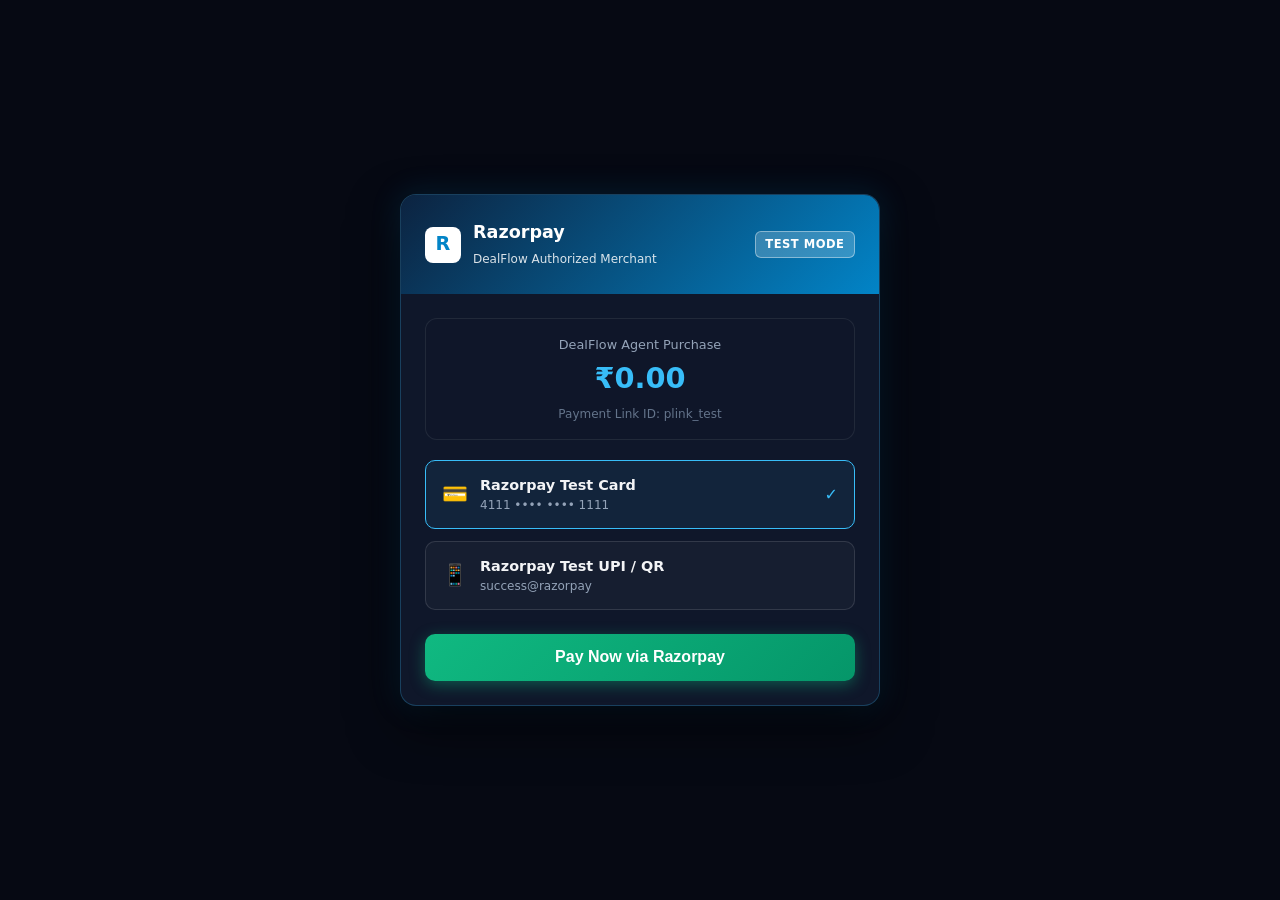
==== frontend/checkout.html @ 6ecedd01 "Initial commit of DealFlow platform for Razorpay AI Buildathon Track 01" ====
<!DOCTYPE html>
<html lang="en">
<head>
  <meta charset="UTF-8">
  <meta name="viewport" content="width=device-width, initial-scale=1.0">
  <title>Razorpay Payment Gateway (Test Mode) | DealFlow</title>
  <link rel="stylesheet" href="styles.css">
  <style>
    body {
      background: #060913;
      display: flex;
      justify-content: center;
      align-items: center;
      min-height: 100vh;
      margin: 0;
      padding: 1rem;
    }
    .checkout-modal {
      background: #0f172a;
      border: 1px solid rgba(56, 189, 248, 0.25);
      border-radius: 16px;
      width: 100%;
      max-width: 480px;
      overflow: hidden;
      box-shadow: 0 20px 50px rgba(0, 0, 0, 0.6), 0 0 30px rgba(2, 132, 199, 0.2);
    }
    .rzp-header {
      background: linear-gradient(135deg, #0c2340, #0284c7);
      padding: 1.5rem;
      color: #ffffff;
      display: flex;
      justify-content: space-between;
      align-items: center;
    }
    .rzp-brand {
      display: flex;
      align-items: center;
      gap: 0.75rem;
    }
    .rzp-logo {
      width: 36px;
      height: 36px;
      background: #ffffff;
      border-radius: 8px;
      display: flex;
      align-items: center;
      justify-content: center;
      font-weight: 900;
      color: #0284c7;
      font-size: 1.2rem;
    }
    .rzp-title h3 {
      font-size: 1.1rem;
      font-weight: 700;
      margin: 0;
    }
    .rzp-title span {
      font-size: 0.75rem;
      opacity: 0.85;
    }
    .rzp-test-badge {
      background: rgba(255, 255, 255, 0.2);
      border: 1px solid rgba(255, 255, 255, 0.4);
      padding: 0.25rem 0.6rem;
      border-radius: 6px;
      font-size: 0.72rem;
      font-weight: 700;
      letter-spacing: 0.5px;
    }
    .rzp-body {
      padding: 1.5rem;
    }
    .amount-display {
      background: rgba(15, 23, 42, 0.8);
      border: 1px solid rgba(255, 255, 255, 0.08);
      border-radius: 12px;
      padding: 1rem;
      text-align: center;
      margin-bottom: 1.25rem;
    }
    .amount-label {
      font-size: 0.8rem;
      color: #94a3b8;
    }
    .amount-value {
      font-size: 1.8rem;
      font-weight: 800;
      color: #38bdf8;
      margin-top: 0.2rem;
    }
    .payment-methods {
      display: flex;
      flex-direction: column;
      gap: 0.75rem;
      margin-bottom: 1.5rem;
    }
    .method-card {
      background: rgba(255, 255, 255, 0.03);
      border: 1px solid var(--border-glass);
      border-radius: 10px;
      padding: 0.85rem 1rem;
      display: flex;
      align-items: center;
      justify-content: space-between;
      cursor: pointer;
      transition: all 0.2s;
    }
    .method-card:hover, .method-card.selected {
      border-color: #38bdf8;
      background: rgba(56, 189, 248, 0.08);
    }
    .method-info {
      display: flex;
      align-items: center;
      gap: 0.75rem;
    }
    .method-icon {
      font-size: 1.3rem;
    }
    .method-name {
      font-weight: 600;
      font-size: 0.9rem;
    }
    .pay-now-btn {
      width: 100%;
      background: linear-gradient(135deg, #10b981, #059669);
      border: none;
      color: #ffffff;
      padding: 0.9rem;
      border-radius: 10px;
      font-weight: 700;
      font-size: 1rem;
      cursor: pointer;
      box-shadow: 0 4px 15px rgba(16, 185, 129, 0.4);
      transition: all 0.2s;
    }
    .pay-now-btn:hover {
      background: linear-gradient(135deg, #059669, #047857);
      transform: translateY(-1px);
    }
    .success-screen {
      text-align: center;
      padding: 2rem 1rem;
    }
    .success-icon {
      width: 64px;
      height: 64px;
      background: rgba(16, 185, 129, 0.2);
      color: #34d399;
      border-radius: 50%;
      display: flex;
      align-items: center;
      justify-content: center;
      font-size: 2rem;
      margin: 0 auto 1rem;
      border: 2px solid #34d399;
    }
  </style>
</head>
<body>

  <div class="checkout-modal">
    <!-- Header -->
    <div class="rzp-header">
      <div class="rzp-brand">
        <div class="rzp-logo">R</div>
        <div class="rzp-title">
          <h3>Razorpay</h3>
          <span>DealFlow Authorized Merchant</span>
        </div>
      </div>
      <span class="rzp-test-badge">TEST MODE</span>
    </div>

    <!-- Body -->
    <div class="rzp-body" id="checkoutContent">
      <div class="amount-display">
        <div class="amount-label" id="descText">Negotiated Agent Purchase</div>
        <div class="amount-value" id="amountText">₹0.00</div>
        <div style="font-size: 0.75rem; color: #64748b; margin-top: 0.3rem;" id="linkIdText">Link ID: --</div>
      </div>

      <div class="payment-methods">
        <div class="method-card selected" onclick="selectMethod(this, 'card')">
          <div class="method-info">
            <span class="method-icon">💳</span>
            <div>
              <div class="method-name">Razorpay Test Card</div>
              <div style="font-size: 0.75rem; color: #94a3b8;">4111 •••• •••• 1111</div>
            </div>
          </div>
          <span style="color: #38bdf8;">✓</span>
        </div>

        <div class="method-card" onclick="selectMethod(this, 'upi')">
          <div class="method-info">
            <span class="method-icon">📱</span>
            <div>
              <div class="method-name">Razorpay Test UPI / QR</div>
              <div style="font-size: 0.75rem; color: #94a3b8;">success@razorpay</div>
            </div>
          </div>
        </div>
      </div>

      <button id="paySubmitBtn" class="pay-now-btn" onclick="executeSelectedPayment()">
        Pay Now via Razorpay
      </button>
    </div>
  </div>

  <script>
    const params = new URLSearchParams(window.location.search);
    const amount = params.get('amount') || '0.00';
    const desc = params.get('desc') || 'DealFlow Agent Purchase';
    const linkId = params.get('link_id') || 'plink_test';

    document.getElementById('amountText').innerText = `₹${parseFloat(amount).toFixed(2)}`;
    document.getElementById('descText').innerText = decodeURIComponent(desc);
    document.getElementById('linkIdText').innerText = `Payment Link ID: ${linkId}`;

    function selectMethod(el, method) {
      document.querySelectorAll('.method-card').forEach(c => {
        c.classList.remove('selected');
        c.querySelector('span:last-child')?.remove();
      });
      el.classList.add('selected');
      const check = document.createElement('span');
      check.style.color = '#38bdf8';
      check.innerText = '✓';
      el.appendChild(check);
    }

    function executeSelectedPayment() {
      processPayment();
    }

    function processPayment() {
      const content = document.getElementById('checkoutContent');
      content.innerHTML = `
        <div style="text-align: center; padding: 3rem 1rem;">
          <div class="pulse-dot" style="width: 24px; height: 24px; margin: 0 auto 1rem; background: #38bdf8; box-shadow: 0 0 15px #38bdf8;"></div>
          <div style="font-size: 1.1rem; font-weight: 700; color: #f8fafc;">Authorizing with Razorpay Test Gateway...</div>
          <div style="font-size: 0.82rem; color: #94a3b8; margin-top: 0.5rem;">Token verification in progress</div>
        </div>
      `;

      setTimeout(() => {
        const payId = 'pay_' + Math.random().toString(36).substring(2, 12);
        content.innerHTML = `
          <div class="success-screen">
            <div class="success-icon">✓</div>
            <h3 style="font-size: 1.4rem; color: #34d399; margin-bottom: 0.5rem;">Payment Successful!</h3>
            <p style="font-size: 0.9rem; color: #cbd5e1;">Razorpay Payment ID: <strong>${payId}</strong></p>
            <div style="background: rgba(16, 185, 129, 0.1); border: 1px solid rgba(16, 185, 129, 0.3); padding: 1rem; border-radius: 10px; margin: 1.5rem 0; font-size: 0.85rem; color: #6ee7b7;">
              Captured ₹${parseFloat(amount).toFixed(2)} via Razorpay Test Mode. Transaction logged to DealFlow SQLite database.
            </div>
            <button class="pay-now-btn" onclick="window.location.href='/'">
              Return to DealFlow Control Center ➔
            </button>
          </div>
        `;
      }, 1200);
    }
  </script>
</body>
</html>
---- frontend/styles.css ----
/* DealFlow Glassmorphic Design System - Dark Mode */
:root {
  --bg-dark: #0b0f19;
  --bg-card: rgba(18, 24, 38, 0.75);
  --bg-card-hover: rgba(26, 34, 54, 0.85);
  --border-glass: rgba(255, 255, 255, 0.12);
  --text-main: #f3f4f6;
  --text-muted: #9ca3af;
  --accent-cyan: #06b6d4;
  --accent-blue: #3b82f6;
  --accent-indigo: #6366f1;
  --accent-green: #10b981;
  --accent-amber: #f59e0b;
  --accent-rose: #f43f5e;
  --razorpay-blue: #0c2340;
  --razorpay-glow: #0284c7;
  --font-sans: 'Inter', system-ui, -apple-system, BlinkMacSystemFont, 'Segoe UI', Roboto, sans-serif;
  --font-mono: 'JetBrains Mono', 'Fira Code', Consolas, monospace;
}

* {
  box-sizing: border-box;
  margin: 0;
  padding: 0;
}

body {
  background-color: var(--bg-dark);
  background-image: 
    radial-gradient(at 10% 10%, rgba(6, 182, 212, 0.15) 0px, transparent 50%),
    radial-gradient(at 90% 90%, rgba(99, 102, 241, 0.15) 0px, transparent 50%);
  color: var(--text-main);
  font-family: var(--font-sans);
  min-height: 100vh;
  line-height: 1.5;
}

.container {
  max-width: 1400px;
  margin: 0 auto;
  padding: 1.5rem 2rem;
}

/* Header */
header {
  display: flex;
  justify-content: space-between;
  align-items: center;
  padding-bottom: 1.5rem;
  border-bottom: 1px solid var(--border-glass);
  margin-bottom: 2rem;
}

.logo-area {
  display: flex;
  align-items: center;
  gap: 1rem;
}

.logo-icon {
  width: 44px;
  height: 44px;
  background: linear-gradient(135deg, var(--accent-cyan), var(--accent-blue));
  border-radius: 12px;
  display: flex;
  align-items: center;
  justify-content: center;
  font-weight: 800;
  font-size: 1.4rem;
  box-shadow: 0 0 20px rgba(6, 182, 212, 0.4);
}

.logo-title h1 {
  font-size: 1.6rem;
  font-weight: 700;
  letter-spacing: -0.5px;
  background: linear-gradient(to right, #ffffff, #93c5fd);
  -webkit-background-clip: text;
  -webkit-text-fill-color: transparent;
}

.logo-subtitle {
  font-size: 0.82rem;
  color: var(--text-muted);
}

.header-badges {
  display: flex;
  align-items: center;
  gap: 0.75rem;
}

.badge {
  padding: 0.4rem 0.85rem;
  border-radius: 9999px;
  font-size: 0.78rem;
  font-weight: 600;
  display: inline-flex;
  align-items: center;
  gap: 0.4rem;
}

.badge-rzp {
  background: rgba(2, 132, 199, 0.2);
  color: #38bdf8;
  border: 1px solid rgba(56, 189, 248, 0.3);
}

.badge-live {
  background: rgba(16, 185, 129, 0.15);
  color: #34d399;
  border: 1px solid rgba(52, 211, 153, 0.3);
}

.pulse-dot {
  width: 8px;
  height: 8px;
  background-color: #34d399;
  border-radius: 50%;
  box-shadow: 0 0 8px #34d399;
  animation: pulse 1.8s infinite;
}

@keyframes pulse {
  0% { opacity: 0.4; transform: scale(0.9); }
  50% { opacity: 1; transform: scale(1.15); }
  100% { opacity: 0.4; transform: scale(0.9); }
}

/* Nav Tabs */
.nav-tabs {
  display: flex;
  gap: 0.5rem;
  margin-bottom: 1.5rem;
}

.tab-btn {
  background: var(--bg-card);
  border: 1px solid var(--border-glass);
  color: var(--text-muted);
  padding: 0.65rem 1.25rem;
  border-radius: 10px;
  cursor: pointer;
  font-size: 0.9rem;
  font-weight: 600;
  transition: all 0.2s ease;
}

.tab-btn:hover {
  color: var(--text-main);
  background: var(--bg-card-hover);
}

.tab-btn.active {
  color: #ffffff;
  background: linear-gradient(135deg, rgba(59, 130, 246, 0.3), rgba(99, 102, 241, 0.3));
  border-color: var(--accent-blue);
  box-shadow: 0 0 15px rgba(59, 130, 246, 0.2);
}

/* Layout Grid */
.grid-main {
  display: grid;
  grid-template-columns: 1fr 1fr;
  gap: 1.5rem;
  margin-bottom: 2rem;
}

@media (max-width: 1024px) {
  .grid-main {
    grid-template-columns: 1fr;
  }
}

/* Glass Card */
.glass-card {
  background: var(--bg-card);
  backdrop-filter: blur(16px);
  -webkit-backdrop-filter: blur(16px);
  border: 1px solid var(--border-glass);
  border-radius: 16px;
  padding: 1.5rem;
  box-shadow: 0 8px 32px 0 rgba(0, 0, 0, 0.37);
}

.card-header {
  display: flex;
  justify-content: space-between;
  align-items: center;
  margin-bottom: 1.25rem;
}

.card-title {
  font-size: 1.15rem;
  font-weight: 700;
  display: flex;
  align-items: center;
  gap: 0.5rem;
}

/* Multi-Agent Graph Diagram */
.agent-flow-graph {
  display: grid;
  grid-template-columns: repeat(6, 1fr);
  gap: 0.5rem;
  background: rgba(11, 15, 25, 0.6);
  border: 1px solid var(--border-glass);
  border-radius: 12px;
  padding: 1rem 0.5rem;
  margin-bottom: 1.5rem;
}

.agent-node {
  background: rgba(255, 255, 255, 0.03);
  border: 1px solid rgba(255, 255, 255, 0.08);
  border-radius: 10px;
  padding: 0.75rem 0.4rem;
  text-align: center;
  transition: all 0.3s ease;
  position: relative;
}

.agent-node .node-role {
  font-size: 0.68rem;
  color: var(--text-muted);
  text-transform: uppercase;
  letter-spacing: 0.5px;
}

.agent-node .node-name {
  font-size: 0.85rem;
  font-weight: 700;
  margin-top: 0.2rem;
}

.agent-node.active {
  border-color: var(--accent-cyan);
  background: rgba(6, 182, 212, 0.15);
  box-shadow: 0 0 15px rgba(6, 182, 212, 0.4);
  transform: translateY(-2px);
}

.agent-node.active .node-name {
  color: #67e8f9;
}

.agent-node.done {
  border-color: var(--accent-green);
  background: rgba(16, 185, 129, 0.1);
}

.agent-node.vetoed {
  border-color: var(--accent-rose);
  background: rgba(244, 63, 94, 0.15);
}

/* Prompt Form */
.prompt-area {
  margin-bottom: 1.25rem;
}

.prompt-area label {
  display: block;
  font-size: 0.85rem;
  font-weight: 600;
  color: var(--text-muted);
  margin-bottom: 0.5rem;
}

.input-group {
  display: flex;
  gap: 0.75rem;
}

.prompt-input {
  flex: 1;
  background: rgba(11, 15, 25, 0.8);
  border: 1px solid var(--border-glass);
  border-radius: 10px;
  padding: 0.75rem 1rem;
  color: var(--text-main);
  font-size: 0.95rem;
  outline: none;
  transition: border-color 0.2s;
}

.prompt-input:focus {
  border-color: var(--accent-cyan);
  box-shadow: 0 0 10px rgba(6, 182, 212, 0.2);
}

.btn-primary {
  background: linear-gradient(135deg, var(--accent-blue), var(--accent-indigo));
  border: none;
  color: #ffffff;
  padding: 0.75rem 1.5rem;
  border-radius: 10px;
  font-weight: 600;
  cursor: pointer;
  transition: all 0.2s ease;
  display: flex;
  align-items: center;
  gap: 0.5rem;
}

.btn-primary:hover {
  opacity: 0.92;
  box-shadow: 0 0 20px rgba(59, 130, 246, 0.4);
  transform: translateY(-1px);
}

.btn-primary:disabled {
  opacity: 0.5;
  cursor: not-allowed;
}

/* Scenario Chips */
.presets-label {
  font-size: 0.78rem;
  color: var(--text-muted);
  margin-bottom: 0.5rem;
}

.presets-container {
  display: flex;
  flex-wrap: wrap;
  gap: 0.5rem;
  margin-bottom: 1.25rem;
}

.chip-btn {
  background: rgba(255, 255, 255, 0.05);
  border: 1px solid var(--border-glass);
  color: var(--text-main);
  padding: 0.35rem 0.75rem;
  border-radius: 8px;
  font-size: 0.8rem;
  cursor: pointer;
  transition: all 0.2s ease;
}

.chip-btn:hover {
  background: rgba(255, 255, 255, 0.12);
  border-color: var(--accent-cyan);
}

/* Simulation Controls */
.sim-controls {
  display: flex;
  gap: 1.25rem;
  background: rgba(11, 15, 25, 0.5);
  padding: 0.75rem 1rem;
  border-radius: 10px;
  border: 1px dashed var(--border-glass);
}

.checkbox-label {
  display: flex;
  align-items: center;
  gap: 0.5rem;
  font-size: 0.82rem;
  color: var(--text-muted);
  cursor: pointer;
}

.checkbox-label input {
  accent-color: var(--accent-cyan);
  width: 16px;
  height: 16px;
}

/* Log Console */
.log-console {
  background: #070a12;
  border: 1px solid rgba(255, 255, 255, 0.08);
  border-radius: 12px;
  padding: 1rem;
  font-family: var(--font-mono);
  font-size: 0.82rem;
  height: 420px;
  overflow-y: auto;
  display: flex;
  flex-direction: column;
  gap: 0.6rem;
}

.log-entry {
  padding: 0.5rem 0.75rem;
  border-radius: 6px;
  background: rgba(255, 255, 255, 0.02);
  border-left: 3px solid var(--border-glass);
  line-height: 1.4;
}

.log-entry.SCOUT { border-left-color: var(--accent-cyan); }
.log-entry.VENDOR { border-left-color: var(--accent-blue); }
.log-entry.JUDGE { border-left-color: var(--accent-amber); }
.log-entry.WARDEN { border-left-color: var(--accent-indigo); }
.log-entry.TELLER { border-left-color: var(--accent-green); }
.log-entry.SCRIBE { border-left-color: #a855f7; }
.log-entry.SYSTEM { border-left-color: var(--text-muted); }
.log-entry.ERROR { border-left-color: var(--accent-rose); background: rgba(244, 63, 94, 0.08); }

.log-header {
  display: flex;
  justify-content: space-between;
  font-size: 0.75rem;
  color: var(--text-muted);
  margin-bottom: 0.2rem;
}

.log-agent {
  font-weight: 700;
}

.log-entry.SCOUT .log-agent { color: var(--accent-cyan); }
.log-entry.VENDOR .log-agent { color: var(--accent-blue); }
.log-entry.JUDGE .log-agent { color: var(--accent-amber); }
.log-entry.WARDEN .log-agent { color: var(--accent-indigo); }
.log-entry.TELLER .log-agent { color: var(--accent-green); }

.log-msg {
  color: #e5e7eb;
}

/* Result Offer Card */
.offer-card {
  background: linear-gradient(135deg, rgba(12, 35, 64, 0.6), rgba(18, 24, 38, 0.8));
  border: 1px solid rgba(56, 189, 248, 0.3);
  border-radius: 12px;
  padding: 1.25rem;
  margin-top: 1rem;
}

.offer-header {
  display: flex;
  justify-content: space-between;
  align-items: center;
  border-bottom: 1px solid var(--border-glass);
  padding-bottom: 0.75rem;
  margin-bottom: 0.75rem;
}

.product-row {
  display: flex;
  justify-content: space-between;
  align-items: center;
  margin-bottom: 0.5rem;
}

.product-name {
  font-size: 0.95rem;
  font-weight: 600;
}

.product-price {
  font-weight: 700;
  color: #38bdf8;
}

.upsell-box {
  background: rgba(6, 182, 212, 0.08);
  border: 1px dashed rgba(6, 182, 212, 0.3);
  border-radius: 8px;
  padding: 0.75rem;
  margin: 0.75rem 0;
}

.upsell-tag {
  font-size: 0.7rem;
  background: var(--accent-cyan);
  color: #000;
  font-weight: 800;
  padding: 0.15rem 0.4rem;
  border-radius: 4px;
  text-transform: uppercase;
  margin-bottom: 0.3rem;
  display: inline-block;
}

.total-row {
  display: flex;
  justify-content: space-between;
  align-items: center;
  font-size: 1.15rem;
  font-weight: 800;
  margin-top: 1rem;
  padding-top: 0.75rem;
  border-top: 1px solid var(--border-glass);
}

.total-amount {
  color: #34d399;
  font-size: 1.3rem;
}

.pay-btn {
  display: block;
  width: 100%;
  text-align: center;
  background: linear-gradient(135deg, #0284c7, #2563eb);
  color: #ffffff;
  font-weight: 700;
  padding: 0.85rem;
  border-radius: 10px;
  text-decoration: none;
  margin-top: 1rem;
  box-shadow: 0 0 20px rgba(2, 132, 199, 0.4);
  transition: all 0.2s ease;
}

.pay-btn:hover {
  background: linear-gradient(135deg, #0369a1, #1d4ed8);
  box-shadow: 0 0 25px rgba(2, 132, 199, 0.6);
}

.alert-fallback {
  background: rgba(244, 63, 94, 0.12);
  border: 1px solid rgba(244, 63, 94, 0.4);
  border-radius: 10px;
  padding: 1rem;
  color: #fecdd3;
  font-size: 0.88rem;
  margin-top: 1rem;
}

/* History Table */
.history-table {
  width: 100%;
  border-collapse: collapse;
  margin-top: 1rem;
}

.history-table th, .history-table td {
  padding: 0.75rem 1rem;
  text-align: left;
  border-bottom: 1px solid var(--border-glass);
  font-size: 0.85rem;
}

.history-table th {
  color: var(--text-muted);
  font-weight: 600;
}

/* Pitch Tab Q&A Accordion */
.pitch-card {
  background: var(--bg-card);
  border: 1px solid var(--border-glass);
  border-radius: 16px;
  padding: 2rem;
}

.pitch-section {
  margin-bottom: 2rem;
}

.pitch-section h3 {
  font-size: 1.25rem;
  color: #38bdf8;
  margin-bottom: 0.75rem;
  display: flex;
  align-items: center;
  gap: 0.5rem;
}

.pitch-grid {
  display: grid;
  grid-template-columns: repeat(auto-fit, minmax(300px, 1fr));
  gap: 1rem;
  margin-top: 1rem;
}

.pitch-box {
  background: rgba(11, 15, 25, 0.6);
  border: 1px solid var(--border-glass);
  border-radius: 12px;
  padding: 1.25rem;
}

.pitch-box h4 {
  font-size: 1rem;
  color: #f3f4f6;
  margin-bottom: 0.5rem;
}

.pitch-box p, .pitch-box ul {
  font-size: 0.88rem;
  color: var(--text-muted);
  line-height: 1.6;
}

.pitch-box ul {
  padding-left: 1.25rem;
}

.hidden {
  display: none !important;
}
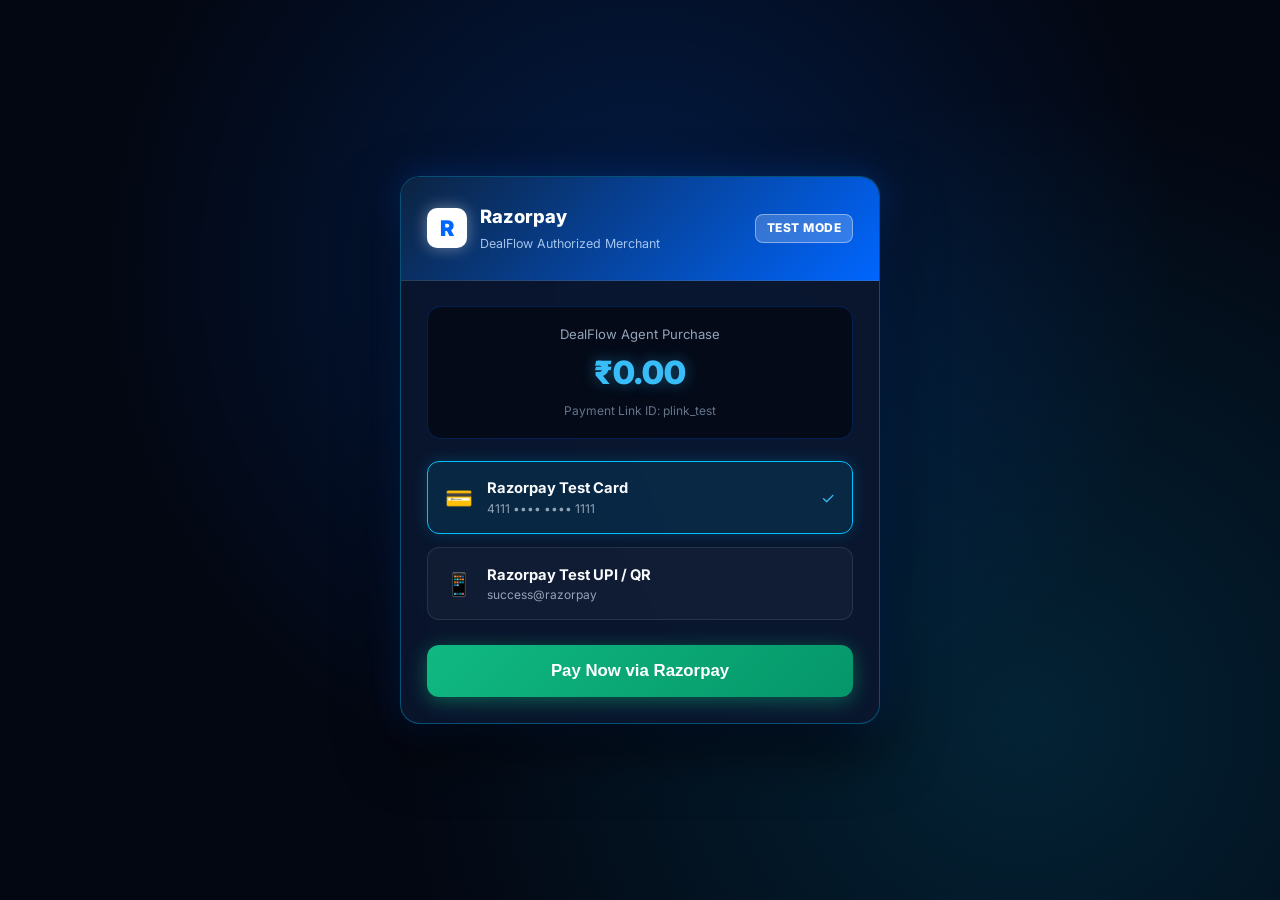
==== commit 361f81df: "Update DealFlow UI styling to mirror Razorpay official brand design language" ====
--- a/frontend/checkout.html
+++ b/frontend/checkout.html
@@ -7,153 +7,167 @@
   <link rel="stylesheet" href="styles.css">
   <style>
     body {
-      background: #060913;
+      background: #030712;
+      background-image: 
+        radial-gradient(circle at 50% 30%, rgba(0, 102, 255, 0.22) 0px, transparent 60%),
+        radial-gradient(circle at 80% 80%, rgba(0, 194, 255, 0.15) 0px, transparent 50%);
       display: flex;
       justify-content: center;
       align-items: center;
       min-height: 100vh;
       margin: 0;
-      padding: 1rem;
+      padding: 1.5rem;
     }
     .checkout-modal {
-      background: #0f172a;
-      border: 1px solid rgba(56, 189, 248, 0.25);
-      border-radius: 16px;
+      background: rgba(10, 22, 46, 0.92);
+      backdrop-filter: blur(24px);
+      -webkit-backdrop-filter: blur(24px);
+      border: 1px solid rgba(0, 194, 255, 0.35);
+      border-radius: 20px;
       width: 100%;
       max-width: 480px;
       overflow: hidden;
-      box-shadow: 0 20px 50px rgba(0, 0, 0, 0.6), 0 0 30px rgba(2, 132, 199, 0.2);
+      box-shadow: 0 25px 60px rgba(0, 0, 0, 0.75), 0 0 35px rgba(0, 102, 255, 0.3);
     }
     .rzp-header {
-      background: linear-gradient(135deg, #0c2340, #0284c7);
-      padding: 1.5rem;
+      background: linear-gradient(135deg, #0c2340 0%, #0066ff 100%);
+      padding: 1.6rem;
       color: #ffffff;
       display: flex;
       justify-content: space-between;
       align-items: center;
+      border-bottom: 1px solid rgba(255, 255, 255, 0.12);
     }
     .rzp-brand {
       display: flex;
       align-items: center;
-      gap: 0.75rem;
+      gap: 0.85rem;
     }
     .rzp-logo {
-      width: 36px;
-      height: 36px;
+      width: 40px;
+      height: 40px;
       background: #ffffff;
-      border-radius: 8px;
+      border-radius: 10px;
       display: flex;
       align-items: center;
       justify-content: center;
       font-weight: 900;
-      color: #0284c7;
-      font-size: 1.2rem;
+      color: #0066ff;
+      font-size: 1.35rem;
+      box-shadow: 0 0 15px rgba(255, 255, 255, 0.4);
     }
     .rzp-title h3 {
-      font-size: 1.1rem;
-      font-weight: 700;
+      font-size: 1.15rem;
+      font-weight: 800;
       margin: 0;
+      color: #ffffff;
     }
     .rzp-title span {
-      font-size: 0.75rem;
+      font-size: 0.78rem;
       opacity: 0.85;
+      color: #bfdbfe;
     }
     .rzp-test-badge {
       background: rgba(255, 255, 255, 0.2);
       border: 1px solid rgba(255, 255, 255, 0.4);
-      padding: 0.25rem 0.6rem;
-      border-radius: 6px;
-      font-size: 0.72rem;
-      font-weight: 700;
+      padding: 0.3rem 0.7rem;
+      border-radius: 8px;
+      font-size: 0.75rem;
+      font-weight: 800;
       letter-spacing: 0.5px;
     }
     .rzp-body {
-      padding: 1.5rem;
+      padding: 1.6rem;
     }
     .amount-display {
-      background: rgba(15, 23, 42, 0.8);
-      border: 1px solid rgba(255, 255, 255, 0.08);
-      border-radius: 12px;
-      padding: 1rem;
+      background: rgba(4, 9, 20, 0.85);
+      border: 1px solid rgba(0, 102, 255, 0.25);
+      border-radius: 14px;
+      padding: 1.1rem;
       text-align: center;
-      margin-bottom: 1.25rem;
+      margin-bottom: 1.4rem;
     }
     .amount-label {
-      font-size: 0.8rem;
+      font-size: 0.82rem;
       color: #94a3b8;
     }
     .amount-value {
-      font-size: 1.8rem;
-      font-weight: 800;
+      font-size: 2rem;
+      font-weight: 900;
       color: #38bdf8;
-      margin-top: 0.2rem;
+      margin-top: 0.25rem;
+      text-shadow: 0 0 15px rgba(56, 189, 248, 0.4);
     }
     .payment-methods {
       display: flex;
       flex-direction: column;
-      gap: 0.75rem;
-      margin-bottom: 1.5rem;
+      gap: 0.85rem;
+      margin-bottom: 1.6rem;
     }
     .method-card {
       background: rgba(255, 255, 255, 0.03);
-      border: 1px solid var(--border-glass);
-      border-radius: 10px;
-      padding: 0.85rem 1rem;
+      border: 1px solid rgba(255, 255, 255, 0.1);
+      border-radius: 12px;
+      padding: 0.95rem 1.1rem;
       display: flex;
       align-items: center;
       justify-content: space-between;
       cursor: pointer;
-      transition: all 0.2s;
+      transition: all 0.25s;
     }
     .method-card:hover, .method-card.selected {
-      border-color: #38bdf8;
-      background: rgba(56, 189, 248, 0.08);
+      border-color: #00c2ff;
+      background: rgba(0, 194, 255, 0.1);
+      box-shadow: 0 0 15px rgba(0, 194, 255, 0.2);
     }
     .method-info {
       display: flex;
       align-items: center;
-      gap: 0.75rem;
+      gap: 0.85rem;
     }
     .method-icon {
-      font-size: 1.3rem;
+      font-size: 1.4rem;
     }
     .method-name {
-      font-weight: 600;
-      font-size: 0.9rem;
+      font-weight: 700;
+      font-size: 0.92rem;
+      color: #f8fafc;
     }
     .pay-now-btn {
       width: 100%;
-      background: linear-gradient(135deg, #10b981, #059669);
+      background: linear-gradient(135deg, #10b981 0%, #059669 100%);
       border: none;
       color: #ffffff;
-      padding: 0.9rem;
-      border-radius: 10px;
-      font-weight: 700;
-      font-size: 1rem;
+      padding: 1rem;
+      border-radius: 12px;
+      font-weight: 800;
+      font-size: 1.05rem;
       cursor: pointer;
-      box-shadow: 0 4px 15px rgba(16, 185, 129, 0.4);
-      transition: all 0.2s;
+      box-shadow: 0 4px 20px rgba(16, 185, 129, 0.45);
+      transition: all 0.25s;
     }
     .pay-now-btn:hover {
-      background: linear-gradient(135deg, #059669, #047857);
+      background: linear-gradient(135deg, #059669 0%, #047857 100%);
+      box-shadow: 0 0 25px rgba(16, 185, 129, 0.65);
       transform: translateY(-1px);
     }
     .success-screen {
       text-align: center;
-      padding: 2rem 1rem;
+      padding: 2.2rem 1rem;
     }
     .success-icon {
-      width: 64px;
-      height: 64px;
+      width: 68px;
+      height: 68px;
       background: rgba(16, 185, 129, 0.2);
       color: #34d399;
       border-radius: 50%;
       display: flex;
       align-items: center;
       justify-content: center;
-      font-size: 2rem;
-      margin: 0 auto 1rem;
+      font-size: 2.2rem;
+      margin: 0 auto 1.1rem;
       border: 2px solid #34d399;
+      box-shadow: 0 0 20px rgba(52, 211, 153, 0.5);
     }
   </style>
 </head>
@@ -177,7 +191,7 @@
       <div class="amount-display">
         <div class="amount-label" id="descText">Negotiated Agent Purchase</div>
         <div class="amount-value" id="amountText">₹0.00</div>
-        <div style="font-size: 0.75rem; color: #64748b; margin-top: 0.3rem;" id="linkIdText">Link ID: --</div>
+        <div style="font-size: 0.75rem; color: #64748b; margin-top: 0.35rem;" id="linkIdText">Link ID: --</div>
       </div>
 
       <div class="payment-methods">
@@ -238,10 +252,10 @@
     function processPayment() {
       const content = document.getElementById('checkoutContent');
       content.innerHTML = `
-        <div style="text-align: center; padding: 3rem 1rem;">
-          <div class="pulse-dot" style="width: 24px; height: 24px; margin: 0 auto 1rem; background: #38bdf8; box-shadow: 0 0 15px #38bdf8;"></div>
-          <div style="font-size: 1.1rem; font-weight: 700; color: #f8fafc;">Authorizing with Razorpay Test Gateway...</div>
-          <div style="font-size: 0.82rem; color: #94a3b8; margin-top: 0.5rem;">Token verification in progress</div>
+        <div style="text-align: center; padding: 3.2rem 1rem;">
+          <div class="pulse-dot" style="width: 26px; height: 26px; margin: 0 auto 1.2rem; background: #00c2ff; box-shadow: 0 0 20px #00c2ff;"></div>
+          <div style="font-size: 1.15rem; font-weight: 800; color: #f8fafc;">Authorizing with Razorpay Gateway...</div>
+          <div style="font-size: 0.84rem; color: #94a3b8; margin-top: 0.5rem;">Token verification in progress</div>
         </div>
       `;
 
@@ -250,9 +264,9 @@
         content.innerHTML = `
           <div class="success-screen">
             <div class="success-icon">✓</div>
-            <h3 style="font-size: 1.4rem; color: #34d399; margin-bottom: 0.5rem;">Payment Successful!</h3>
+            <h3 style="font-size: 1.45rem; color: #34d399; margin-bottom: 0.5rem;">Payment Successful!</h3>
             <p style="font-size: 0.9rem; color: #cbd5e1;">Razorpay Payment ID: <strong>${payId}</strong></p>
-            <div style="background: rgba(16, 185, 129, 0.1); border: 1px solid rgba(16, 185, 129, 0.3); padding: 1rem; border-radius: 10px; margin: 1.5rem 0; font-size: 0.85rem; color: #6ee7b7;">
+            <div style="background: rgba(16, 185, 129, 0.12); border: 1px solid rgba(16, 185, 129, 0.35); padding: 1.1rem; border-radius: 12px; margin: 1.6rem 0; font-size: 0.88rem; color: #6ee7b7;">
               Captured ₹${parseFloat(amount).toFixed(2)} via Razorpay Test Mode. Transaction logged to DealFlow SQLite database.
             </div>
             <button class="pay-now-btn" onclick="window.location.href='/'">
--- a/frontend/styles.css
+++ b/frontend/styles.css
@@ -1,19 +1,20 @@
-/* DealFlow Glassmorphic Design System - Dark Mode */
+/* Razorpay Official Design System & Glassmorphism Theme for DealFlow */
+@import url('https://fonts.googleapis.com/css2?family=Inter:wght@300;400;500;600;700;800;900&family=JetBrains+Mono:wght@400;600;700&display=swap');
+
 :root {
-  --bg-dark: #0b0f19;
-  --bg-card: rgba(18, 24, 38, 0.75);
-  --bg-card-hover: rgba(26, 34, 54, 0.85);
-  --border-glass: rgba(255, 255, 255, 0.12);
-  --text-main: #f3f4f6;
-  --text-muted: #9ca3af;
-  --accent-cyan: #06b6d4;
-  --accent-blue: #3b82f6;
-  --accent-indigo: #6366f1;
-  --accent-green: #10b981;
-  --accent-amber: #f59e0b;
-  --accent-rose: #f43f5e;
-  --razorpay-blue: #0c2340;
-  --razorpay-glow: #0284c7;
+  --rzp-navy-dark: #040914;
+  --rzp-navy-card: rgba(10, 22, 46, 0.75);
+  --rzp-navy-hover: rgba(16, 35, 71, 0.85);
+  --rzp-blue-primary: #0066ff;
+  --rzp-blue-cyan: #00c2ff;
+  --rzp-blue-light: #38bdf8;
+  --rzp-green: #10b981;
+  --rzp-amber: #f59e0b;
+  --rzp-rose: #f43f5e;
+  --rzp-border: rgba(0, 102, 255, 0.22);
+  --rzp-border-hover: rgba(0, 194, 255, 0.5);
+  --text-main: #f8fafc;
+  --text-muted: #94a3b8;
   --font-sans: 'Inter', system-ui, -apple-system, BlinkMacSystemFont, 'Segoe UI', Roboto, sans-serif;
   --font-mono: 'JetBrains Mono', 'Fira Code', Consolas, monospace;
 }
@@ -25,10 +26,11 @@
 }
 
 body {
-  background-color: var(--bg-dark);
+  background-color: var(--rzp-navy-dark);
   background-image: 
-    radial-gradient(at 10% 10%, rgba(6, 182, 212, 0.15) 0px, transparent 50%),
-    radial-gradient(at 90% 90%, rgba(99, 102, 241, 0.15) 0px, transparent 50%);
+    radial-gradient(circle at 15% 15%, rgba(0, 102, 255, 0.18) 0px, transparent 45%),
+    radial-gradient(circle at 85% 85%, rgba(0, 194, 255, 0.15) 0px, transparent 45%),
+    linear-gradient(to bottom, #040914 0%, #060e24 100%);
   color: var(--text-main);
   font-family: var(--font-sans);
   min-height: 100vh;
@@ -36,19 +38,24 @@
 }
 
 .container {
-  max-width: 1400px;
+  max-width: 1440px;
   margin: 0 auto;
   padding: 1.5rem 2rem;
 }
 
-/* Header */
+/* Header - Razorpay Style */
 header {
   display: flex;
   justify-content: space-between;
   align-items: center;
-  padding-bottom: 1.5rem;
-  border-bottom: 1px solid var(--border-glass);
+  padding: 1rem 1.5rem;
+  background: rgba(6, 14, 36, 0.85);
+  backdrop-filter: blur(20px);
+  -webkit-backdrop-filter: blur(20px);
+  border: 1px solid var(--rzp-border);
+  border-radius: 16px;
   margin-bottom: 2rem;
+  box-shadow: 0 10px 30px rgba(0, 0, 0, 0.5), 0 0 20px rgba(0, 102, 255, 0.15);
 }
 
 .logo-area {
@@ -58,23 +65,24 @@
 }
 
 .logo-icon {
-  width: 44px;
-  height: 44px;
-  background: linear-gradient(135deg, var(--accent-cyan), var(--accent-blue));
+  width: 46px;
+  height: 46px;
+  background: linear-gradient(135deg, var(--rzp-blue-primary), var(--rzp-blue-cyan));
   border-radius: 12px;
   display: flex;
   align-items: center;
   justify-content: center;
+  font-weight: 900;
+  font-size: 1.4rem;
+  color: #ffffff;
+  box-shadow: 0 0 25px rgba(0, 194, 255, 0.5);
+}
+
+.logo-title h1 {
+  font-size: 1.65rem;
   font-weight: 800;
-  font-size: 1.4rem;
-  box-shadow: 0 0 20px rgba(6, 182, 212, 0.4);
-}
-
-.logo-title h1 {
-  font-size: 1.6rem;
-  font-weight: 700;
   letter-spacing: -0.5px;
-  background: linear-gradient(to right, #ffffff, #93c5fd);
+  background: linear-gradient(to right, #ffffff 0%, #93c5fd 60%, var(--rzp-blue-cyan) 100%);
   -webkit-background-clip: text;
   -webkit-text-fill-color: transparent;
 }
@@ -87,75 +95,77 @@
 .header-badges {
   display: flex;
   align-items: center;
-  gap: 0.75rem;
+  gap: 0.85rem;
 }
 
 .badge {
-  padding: 0.4rem 0.85rem;
+  padding: 0.45rem 0.95rem;
   border-radius: 9999px;
-  font-size: 0.78rem;
+  font-size: 0.8rem;
   font-weight: 600;
   display: inline-flex;
   align-items: center;
-  gap: 0.4rem;
+  gap: 0.45rem;
 }
 
 .badge-rzp {
-  background: rgba(2, 132, 199, 0.2);
+  background: rgba(0, 102, 255, 0.18);
   color: #38bdf8;
-  border: 1px solid rgba(56, 189, 248, 0.3);
+  border: 1px solid rgba(56, 189, 248, 0.35);
+  box-shadow: 0 0 15px rgba(0, 102, 255, 0.2);
 }
 
 .badge-live {
   background: rgba(16, 185, 129, 0.15);
   color: #34d399;
-  border: 1px solid rgba(52, 211, 153, 0.3);
+  border: 1px solid rgba(52, 211, 153, 0.35);
 }
 
 .pulse-dot {
-  width: 8px;
-  height: 8px;
+  width: 9px;
+  height: 9px;
   background-color: #34d399;
   border-radius: 50%;
-  box-shadow: 0 0 8px #34d399;
+  box-shadow: 0 0 10px #34d399;
   animation: pulse 1.8s infinite;
 }
 
 @keyframes pulse {
   0% { opacity: 0.4; transform: scale(0.9); }
-  50% { opacity: 1; transform: scale(1.15); }
+  50% { opacity: 1; transform: scale(1.2); }
   100% { opacity: 0.4; transform: scale(0.9); }
 }
 
 /* Nav Tabs */
 .nav-tabs {
   display: flex;
-  gap: 0.5rem;
+  gap: 0.75rem;
   margin-bottom: 1.5rem;
 }
 
 .tab-btn {
-  background: var(--bg-card);
-  border: 1px solid var(--border-glass);
+  background: var(--rzp-navy-card);
+  border: 1px solid var(--rzp-border);
   color: var(--text-muted);
-  padding: 0.65rem 1.25rem;
-  border-radius: 10px;
+  padding: 0.7rem 1.4rem;
+  border-radius: 12px;
   cursor: pointer;
-  font-size: 0.9rem;
+  font-size: 0.92rem;
   font-weight: 600;
-  transition: all 0.2s ease;
+  transition: all 0.25s ease;
 }
 
 .tab-btn:hover {
   color: var(--text-main);
-  background: var(--bg-card-hover);
+  background: var(--rzp-navy-hover);
+  border-color: var(--rzp-blue-cyan);
 }
 
 .tab-btn.active {
   color: #ffffff;
-  background: linear-gradient(135deg, rgba(59, 130, 246, 0.3), rgba(99, 102, 241, 0.3));
-  border-color: var(--accent-blue);
-  box-shadow: 0 0 15px rgba(59, 130, 246, 0.2);
+  background: linear-gradient(135deg, rgba(0, 102, 255, 0.35), rgba(0, 194, 255, 0.35));
+  border-color: var(--rzp-blue-cyan);
+  box-shadow: 0 0 20px rgba(0, 102, 255, 0.3);
 }
 
 /* Layout Grid */
@@ -174,50 +184,55 @@
 
 /* Glass Card */
 .glass-card {
-  background: var(--bg-card);
-  backdrop-filter: blur(16px);
-  -webkit-backdrop-filter: blur(16px);
-  border: 1px solid var(--border-glass);
-  border-radius: 16px;
-  padding: 1.5rem;
-  box-shadow: 0 8px 32px 0 rgba(0, 0, 0, 0.37);
+  background: var(--rzp-navy-card);
+  backdrop-filter: blur(20px);
+  -webkit-backdrop-filter: blur(20px);
+  border: 1px solid var(--rzp-border);
+  border-radius: 18px;
+  padding: 1.6rem;
+  box-shadow: 0 12px 40px rgba(0, 0, 0, 0.45);
+  transition: border-color 0.3s ease;
+}
+
+.glass-card:hover {
+  border-color: var(--rzp-border-hover);
 }
 
 .card-header {
   display: flex;
   justify-content: space-between;
   align-items: center;
-  margin-bottom: 1.25rem;
+  margin-bottom: 1.35rem;
 }
 
 .card-title {
-  font-size: 1.15rem;
+  font-size: 1.2rem;
   font-weight: 700;
   display: flex;
   align-items: center;
-  gap: 0.5rem;
+  gap: 0.6rem;
+  color: #f8fafc;
 }
 
 /* Multi-Agent Graph Diagram */
 .agent-flow-graph {
   display: grid;
   grid-template-columns: repeat(6, 1fr);
-  gap: 0.5rem;
-  background: rgba(11, 15, 25, 0.6);
-  border: 1px solid var(--border-glass);
-  border-radius: 12px;
-  padding: 1rem 0.5rem;
+  gap: 0.6rem;
+  background: rgba(4, 9, 20, 0.8);
+  border: 1px solid var(--rzp-border);
+  border-radius: 14px;
+  padding: 1.1rem 0.6rem;
   margin-bottom: 1.5rem;
 }
 
 .agent-node {
-  background: rgba(255, 255, 255, 0.03);
-  border: 1px solid rgba(255, 255, 255, 0.08);
-  border-radius: 10px;
-  padding: 0.75rem 0.4rem;
+  background: rgba(255, 255, 255, 0.02);
+  border: 1px solid rgba(255, 255, 255, 0.07);
+  border-radius: 12px;
+  padding: 0.85rem 0.5rem;
   text-align: center;
   transition: all 0.3s ease;
-  position: relative;
 }
 
 .agent-node .node-role {
@@ -228,30 +243,31 @@
 }
 
 .agent-node .node-name {
-  font-size: 0.85rem;
-  font-weight: 700;
-  margin-top: 0.2rem;
+  font-size: 0.88rem;
+  font-weight: 800;
+  margin-top: 0.25rem;
+  color: #e2e8f0;
 }
 
 .agent-node.active {
-  border-color: var(--accent-cyan);
-  background: rgba(6, 182, 212, 0.15);
-  box-shadow: 0 0 15px rgba(6, 182, 212, 0.4);
+  border-color: var(--rzp-blue-cyan);
+  background: rgba(0, 194, 255, 0.18);
+  box-shadow: 0 0 20px rgba(0, 194, 255, 0.45);
   transform: translateY(-2px);
 }
 
 .agent-node.active .node-name {
-  color: #67e8f9;
+  color: #38bdf8;
 }
 
 .agent-node.done {
-  border-color: var(--accent-green);
-  background: rgba(16, 185, 129, 0.1);
+  border-color: var(--rzp-green);
+  background: rgba(16, 185, 129, 0.12);
 }
 
 .agent-node.vetoed {
-  border-color: var(--accent-rose);
-  background: rgba(244, 63, 94, 0.15);
+  border-color: var(--rzp-rose);
+  background: rgba(244, 63, 94, 0.18);
 }
 
 /* Prompt Form */
@@ -261,51 +277,53 @@
 
 .prompt-area label {
   display: block;
-  font-size: 0.85rem;
+  font-size: 0.88rem;
   font-weight: 600;
   color: var(--text-muted);
-  margin-bottom: 0.5rem;
+  margin-bottom: 0.55rem;
 }
 
 .input-group {
   display: flex;
-  gap: 0.75rem;
+  gap: 0.85rem;
 }
 
 .prompt-input {
   flex: 1;
-  background: rgba(11, 15, 25, 0.8);
-  border: 1px solid var(--border-glass);
-  border-radius: 10px;
-  padding: 0.75rem 1rem;
+  background: rgba(4, 9, 20, 0.85);
+  border: 1px solid var(--rzp-border);
+  border-radius: 12px;
+  padding: 0.85rem 1.1rem;
   color: var(--text-main);
-  font-size: 0.95rem;
+  font-size: 0.98rem;
   outline: none;
-  transition: border-color 0.2s;
+  transition: all 0.25s ease;
 }
 
 .prompt-input:focus {
-  border-color: var(--accent-cyan);
-  box-shadow: 0 0 10px rgba(6, 182, 212, 0.2);
+  border-color: var(--rzp-blue-cyan);
+  box-shadow: 0 0 15px rgba(0, 194, 255, 0.3);
 }
 
 .btn-primary {
-  background: linear-gradient(135deg, var(--accent-blue), var(--accent-indigo));
+  background: linear-gradient(135deg, var(--rzp-blue-primary) 0%, var(--rzp-blue-cyan) 100%);
   border: none;
   color: #ffffff;
-  padding: 0.75rem 1.5rem;
-  border-radius: 10px;
-  font-weight: 600;
+  padding: 0.85rem 1.6rem;
+  border-radius: 12px;
+  font-weight: 700;
+  font-size: 0.95rem;
   cursor: pointer;
-  transition: all 0.2s ease;
+  transition: all 0.25s ease;
   display: flex;
   align-items: center;
   gap: 0.5rem;
+  box-shadow: 0 4px 20px rgba(0, 102, 255, 0.4);
 }
 
 .btn-primary:hover {
-  opacity: 0.92;
-  box-shadow: 0 0 20px rgba(59, 130, 246, 0.4);
+  opacity: 0.94;
+  box-shadow: 0 0 25px rgba(0, 194, 255, 0.6);
   transform: translateY(-1px);
 }
 
@@ -314,213 +332,159 @@
   cursor: not-allowed;
 }
 
-/* Scenario Chips */
-.presets-label {
-  font-size: 0.78rem;
-  color: var(--text-muted);
-  margin-bottom: 0.5rem;
-}
-
-.presets-container {
-  display: flex;
-  flex-wrap: wrap;
-  gap: 0.5rem;
-  margin-bottom: 1.25rem;
-}
-
-.chip-btn {
-  background: rgba(255, 255, 255, 0.05);
-  border: 1px solid var(--border-glass);
-  color: var(--text-main);
-  padding: 0.35rem 0.75rem;
-  border-radius: 8px;
-  font-size: 0.8rem;
-  cursor: pointer;
-  transition: all 0.2s ease;
-}
-
-.chip-btn:hover {
-  background: rgba(255, 255, 255, 0.12);
-  border-color: var(--accent-cyan);
-}
-
-/* Simulation Controls */
-.sim-controls {
-  display: flex;
-  gap: 1.25rem;
-  background: rgba(11, 15, 25, 0.5);
-  padding: 0.75rem 1rem;
-  border-radius: 10px;
-  border: 1px dashed var(--border-glass);
-}
-
-.checkbox-label {
-  display: flex;
-  align-items: center;
-  gap: 0.5rem;
-  font-size: 0.82rem;
-  color: var(--text-muted);
-  cursor: pointer;
-}
-
-.checkbox-label input {
-  accent-color: var(--accent-cyan);
-  width: 16px;
-  height: 16px;
-}
-
 /* Log Console */
 .log-console {
-  background: #070a12;
+  background: #030712;
   border: 1px solid rgba(255, 255, 255, 0.08);
-  border-radius: 12px;
-  padding: 1rem;
+  border-radius: 14px;
+  padding: 1.1rem;
   font-family: var(--font-mono);
-  font-size: 0.82rem;
-  height: 420px;
+  font-size: 0.84rem;
+  height: 440px;
   overflow-y: auto;
   display: flex;
   flex-direction: column;
-  gap: 0.6rem;
+  gap: 0.75rem;
 }
 
 .log-entry {
-  padding: 0.5rem 0.75rem;
-  border-radius: 6px;
+  padding: 0.6rem 0.85rem;
+  border-radius: 8px;
   background: rgba(255, 255, 255, 0.02);
-  border-left: 3px solid var(--border-glass);
-  line-height: 1.4;
-}
-
-.log-entry.SCOUT { border-left-color: var(--accent-cyan); }
-.log-entry.VENDOR { border-left-color: var(--accent-blue); }
-.log-entry.JUDGE { border-left-color: var(--accent-amber); }
-.log-entry.WARDEN { border-left-color: var(--accent-indigo); }
-.log-entry.TELLER { border-left-color: var(--accent-green); }
-.log-entry.SCRIBE { border-left-color: #a855f7; }
+  border-left: 3.5px solid var(--rzp-border);
+  line-height: 1.45;
+}
+
+.log-entry.SCOUT { border-left-color: var(--rzp-blue-cyan); }
+.log-entry.VENDOR { border-left-color: var(--rzp-blue-primary); }
+.log-entry.JUDGE { border-left-color: var(--rzp-amber); }
+.log-entry.WARDEN { border-left-color: #818cf8; }
+.log-entry.TELLER { border-left-color: var(--rzp-green); }
+.log-entry.SCRIBE { border-left-color: #c084fc; }
 .log-entry.SYSTEM { border-left-color: var(--text-muted); }
-.log-entry.ERROR { border-left-color: var(--accent-rose); background: rgba(244, 63, 94, 0.08); }
 
 .log-header {
   display: flex;
   justify-content: space-between;
-  font-size: 0.75rem;
+  font-size: 0.76rem;
   color: var(--text-muted);
-  margin-bottom: 0.2rem;
+  margin-bottom: 0.25rem;
 }
 
 .log-agent {
   font-weight: 700;
 }
 
-.log-entry.SCOUT .log-agent { color: var(--accent-cyan); }
-.log-entry.VENDOR .log-agent { color: var(--accent-blue); }
-.log-entry.JUDGE .log-agent { color: var(--accent-amber); }
-.log-entry.WARDEN .log-agent { color: var(--accent-indigo); }
-.log-entry.TELLER .log-agent { color: var(--accent-green); }
+.log-entry.SCOUT .log-agent { color: var(--rzp-blue-cyan); }
+.log-entry.VENDOR .log-agent { color: #60a5fa; }
+.log-entry.JUDGE .log-agent { color: var(--rzp-amber); }
+.log-entry.WARDEN .log-agent { color: #a5b4fc; }
+.log-entry.TELLER .log-agent { color: #34d399; }
 
 .log-msg {
-  color: #e5e7eb;
+  color: #f1f5f9;
 }
 
 /* Result Offer Card */
 .offer-card {
-  background: linear-gradient(135deg, rgba(12, 35, 64, 0.6), rgba(18, 24, 38, 0.8));
-  border: 1px solid rgba(56, 189, 248, 0.3);
-  border-radius: 12px;
-  padding: 1.25rem;
+  background: linear-gradient(135deg, rgba(12, 31, 64, 0.85) 0%, rgba(6, 14, 36, 0.95) 100%);
+  border: 1px solid rgba(0, 194, 255, 0.4);
+  border-radius: 14px;
+  padding: 1.4rem;
   margin-top: 1rem;
+  box-shadow: 0 10px 30px rgba(0, 0, 0, 0.4), 0 0 20px rgba(0, 102, 255, 0.2);
 }
 
 .offer-header {
   display: flex;
   justify-content: space-between;
   align-items: center;
-  border-bottom: 1px solid var(--border-glass);
-  padding-bottom: 0.75rem;
-  margin-bottom: 0.75rem;
+  border-bottom: 1px solid rgba(255, 255, 255, 0.1);
+  padding-bottom: 0.85rem;
+  margin-bottom: 0.85rem;
 }
 
 .product-row {
   display: flex;
   justify-content: space-between;
   align-items: center;
-  margin-bottom: 0.5rem;
+  margin-bottom: 0.55rem;
 }
 
 .product-name {
-  font-size: 0.95rem;
+  font-size: 0.98rem;
   font-weight: 600;
 }
 
 .product-price {
   font-weight: 700;
-  color: #38bdf8;
+  color: var(--rzp-blue-light);
 }
 
 .upsell-box {
-  background: rgba(6, 182, 212, 0.08);
-  border: 1px dashed rgba(6, 182, 212, 0.3);
-  border-radius: 8px;
-  padding: 0.75rem;
-  margin: 0.75rem 0;
+  background: rgba(0, 194, 255, 0.08);
+  border: 1px dashed rgba(0, 194, 255, 0.35);
+  border-radius: 10px;
+  padding: 0.85rem;
+  margin: 0.85rem 0;
 }
 
 .upsell-tag {
-  font-size: 0.7rem;
-  background: var(--accent-cyan);
-  color: #000;
+  font-size: 0.72rem;
+  background: var(--rzp-blue-cyan);
+  color: #000000;
+  font-weight: 900;
+  padding: 0.18rem 0.5rem;
+  border-radius: 5px;
+  text-transform: uppercase;
+  margin-bottom: 0.35rem;
+  display: inline-block;
+}
+
+.total-row {
+  display: flex;
+  justify-content: space-between;
+  align-items: center;
+  font-size: 1.2rem;
   font-weight: 800;
-  padding: 0.15rem 0.4rem;
-  border-radius: 4px;
-  text-transform: uppercase;
-  margin-bottom: 0.3rem;
-  display: inline-block;
-}
-
-.total-row {
-  display: flex;
-  justify-content: space-between;
-  align-items: center;
-  font-size: 1.15rem;
-  font-weight: 800;
-  margin-top: 1rem;
-  padding-top: 0.75rem;
-  border-top: 1px solid var(--border-glass);
+  margin-top: 1.1rem;
+  padding-top: 0.85rem;
+  border-top: 1px solid rgba(255, 255, 255, 0.1);
 }
 
 .total-amount {
   color: #34d399;
-  font-size: 1.3rem;
+  font-size: 1.4rem;
 }
 
 .pay-btn {
   display: block;
   width: 100%;
   text-align: center;
-  background: linear-gradient(135deg, #0284c7, #2563eb);
+  background: linear-gradient(135deg, var(--rzp-blue-primary) 0%, var(--rzp-blue-cyan) 100%);
   color: #ffffff;
-  font-weight: 700;
-  padding: 0.85rem;
-  border-radius: 10px;
+  font-weight: 800;
+  font-size: 1.05rem;
+  padding: 0.95rem;
+  border-radius: 12px;
   text-decoration: none;
-  margin-top: 1rem;
-  box-shadow: 0 0 20px rgba(2, 132, 199, 0.4);
-  transition: all 0.2s ease;
+  margin-top: 1.2rem;
+  box-shadow: 0 4px 25px rgba(0, 102, 255, 0.5);
+  transition: all 0.25s ease;
 }
 
 .pay-btn:hover {
-  background: linear-gradient(135deg, #0369a1, #1d4ed8);
-  box-shadow: 0 0 25px rgba(2, 132, 199, 0.6);
+  box-shadow: 0 0 30px rgba(0, 194, 255, 0.7);
+  transform: translateY(-1px);
 }
 
 .alert-fallback {
-  background: rgba(244, 63, 94, 0.12);
-  border: 1px solid rgba(244, 63, 94, 0.4);
-  border-radius: 10px;
-  padding: 1rem;
+  background: rgba(244, 63, 94, 0.14);
+  border: 1px solid rgba(244, 63, 94, 0.45);
+  border-radius: 12px;
+  padding: 1.1rem;
   color: #fecdd3;
-  font-size: 0.88rem;
+  font-size: 0.9rem;
   margin-top: 1rem;
 }
 
@@ -532,10 +496,10 @@
 }
 
 .history-table th, .history-table td {
-  padding: 0.75rem 1rem;
+  padding: 0.85rem 1.1rem;
   text-align: left;
-  border-bottom: 1px solid var(--border-glass);
-  font-size: 0.85rem;
+  border-bottom: 1px solid rgba(255, 255, 255, 0.08);
+  font-size: 0.88rem;
 }
 
 .history-table th {
@@ -543,55 +507,20 @@
   font-weight: 600;
 }
 
-/* Pitch Tab Q&A Accordion */
-.pitch-card {
-  background: var(--bg-card);
-  border: 1px solid var(--border-glass);
-  border-radius: 16px;
-  padding: 2rem;
-}
-
-.pitch-section {
-  margin-bottom: 2rem;
-}
-
-.pitch-section h3 {
-  font-size: 1.25rem;
-  color: #38bdf8;
-  margin-bottom: 0.75rem;
-  display: flex;
-  align-items: center;
-  gap: 0.5rem;
-}
-
-.pitch-grid {
-  display: grid;
-  grid-template-columns: repeat(auto-fit, minmax(300px, 1fr));
-  gap: 1rem;
-  margin-top: 1rem;
-}
-
-.pitch-box {
-  background: rgba(11, 15, 25, 0.6);
-  border: 1px solid var(--border-glass);
-  border-radius: 12px;
-  padding: 1.25rem;
-}
-
-.pitch-box h4 {
-  font-size: 1rem;
-  color: #f3f4f6;
-  margin-bottom: 0.5rem;
-}
-
-.pitch-box p, .pitch-box ul {
-  font-size: 0.88rem;
-  color: var(--text-muted);
-  line-height: 1.6;
-}
-
-.pitch-box ul {
-  padding-left: 1.25rem;
+.chip-btn {
+  background: rgba(255, 255, 255, 0.05);
+  border: 1px solid var(--rzp-border);
+  color: var(--text-main);
+  padding: 0.4rem 0.85rem;
+  border-radius: 8px;
+  font-size: 0.82rem;
+  cursor: pointer;
+  transition: all 0.2s ease;
+}
+
+.chip-btn:hover {
+  background: rgba(255, 255, 255, 0.12);
+  border-color: var(--rzp-blue-cyan);
 }
 
 .hidden {
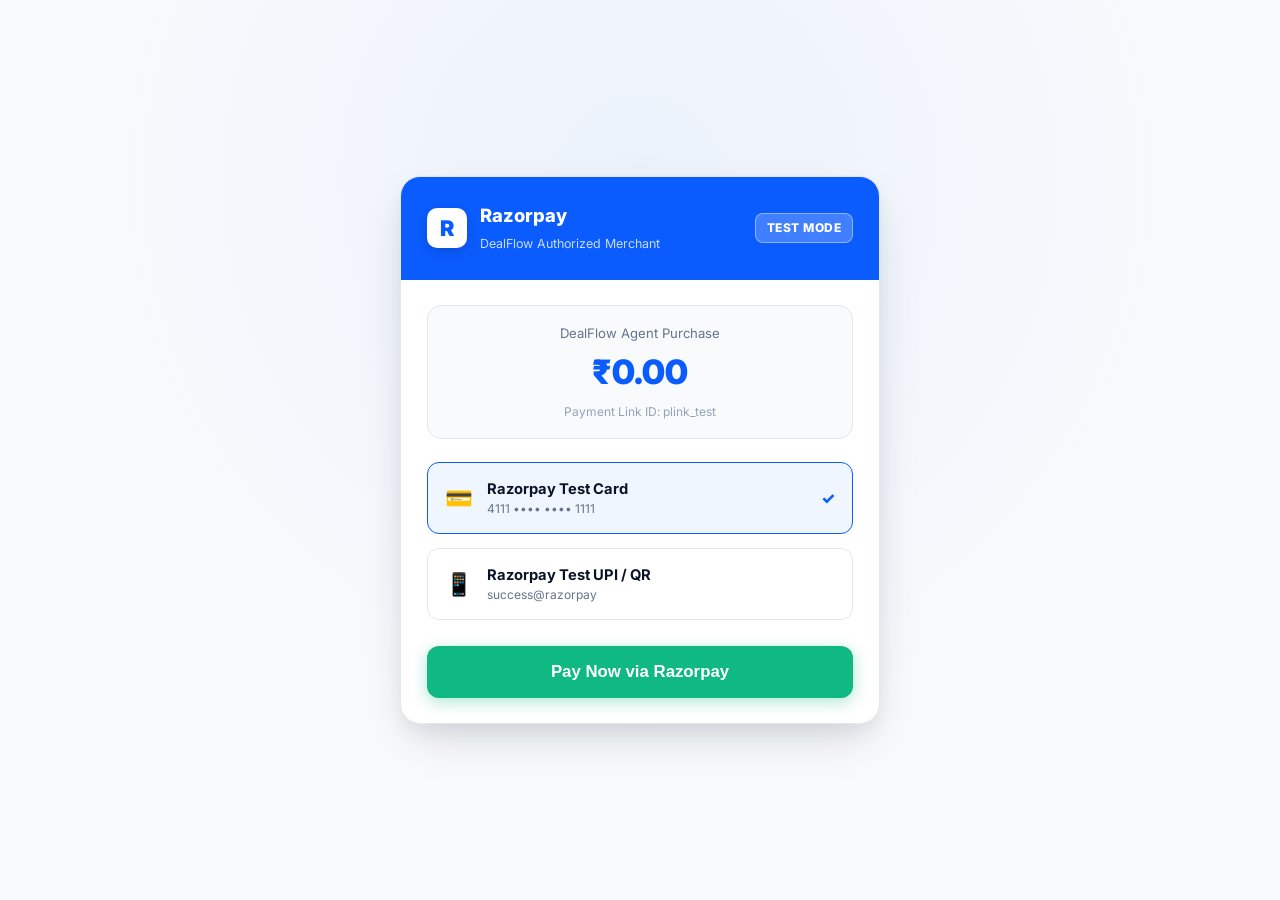
==== commit eba07a5a: "Redesign UI to match razorpay.com exact Light Mode design language" ====
--- a/frontend/checkout.html
+++ b/frontend/checkout.html
@@ -7,10 +7,9 @@
   <link rel="stylesheet" href="styles.css">
   <style>
     body {
-      background: #030712;
+      background: #f8fafc;
       background-image: 
-        radial-gradient(circle at 50% 30%, rgba(0, 102, 255, 0.22) 0px, transparent 60%),
-        radial-gradient(circle at 80% 80%, rgba(0, 194, 255, 0.15) 0px, transparent 50%);
+        radial-gradient(circle at 50% 20%, rgba(11, 92, 255, 0.05) 0px, transparent 60%);
       display: flex;
       justify-content: center;
       align-items: center;
@@ -19,24 +18,21 @@
       padding: 1.5rem;
     }
     .checkout-modal {
-      background: rgba(10, 22, 46, 0.92);
-      backdrop-filter: blur(24px);
-      -webkit-backdrop-filter: blur(24px);
-      border: 1px solid rgba(0, 194, 255, 0.35);
+      background: #ffffff;
+      border: 1px solid #e2e8f0;
       border-radius: 20px;
       width: 100%;
       max-width: 480px;
       overflow: hidden;
-      box-shadow: 0 25px 60px rgba(0, 0, 0, 0.75), 0 0 35px rgba(0, 102, 255, 0.3);
+      box-shadow: 0 20px 50px -10px rgba(11, 20, 38, 0.15), 0 10px 20px -5px rgba(11, 20, 38, 0.08);
     }
     .rzp-header {
-      background: linear-gradient(135deg, #0c2340 0%, #0066ff 100%);
+      background: #0b5cff;
       padding: 1.6rem;
       color: #ffffff;
       display: flex;
       justify-content: space-between;
       align-items: center;
-      border-bottom: 1px solid rgba(255, 255, 255, 0.12);
     }
     .rzp-brand {
       display: flex;
@@ -52,9 +48,9 @@
       align-items: center;
       justify-content: center;
       font-weight: 900;
-      color: #0066ff;
+      color: #0b5cff;
       font-size: 1.35rem;
-      box-shadow: 0 0 15px rgba(255, 255, 255, 0.4);
+      box-shadow: 0 4px 12px rgba(0, 0, 0, 0.15);
     }
     .rzp-title h3 {
       font-size: 1.15rem;
@@ -64,24 +60,25 @@
     }
     .rzp-title span {
       font-size: 0.78rem;
-      opacity: 0.85;
-      color: #bfdbfe;
+      opacity: 0.9;
+      color: #dbeafe;
     }
     .rzp-test-badge {
-      background: rgba(255, 255, 255, 0.2);
+      background: rgba(255, 255, 255, 0.22);
       border: 1px solid rgba(255, 255, 255, 0.4);
       padding: 0.3rem 0.7rem;
       border-radius: 8px;
       font-size: 0.75rem;
       font-weight: 800;
       letter-spacing: 0.5px;
+      color: #ffffff;
     }
     .rzp-body {
       padding: 1.6rem;
     }
     .amount-display {
-      background: rgba(4, 9, 20, 0.85);
-      border: 1px solid rgba(0, 102, 255, 0.25);
+      background: #f8fafc;
+      border: 1px solid #e2e8f0;
       border-radius: 14px;
       padding: 1.1rem;
       text-align: center;
@@ -89,14 +86,13 @@
     }
     .amount-label {
       font-size: 0.82rem;
-      color: #94a3b8;
+      color: #64748b;
     }
     .amount-value {
-      font-size: 2rem;
+      font-size: 2.1rem;
       font-weight: 900;
-      color: #38bdf8;
-      margin-top: 0.25rem;
-      text-shadow: 0 0 15px rgba(56, 189, 248, 0.4);
+      color: #0b5cff;
+      margin-top: 0.2rem;
     }
     .payment-methods {
       display: flex;
@@ -105,20 +101,19 @@
       margin-bottom: 1.6rem;
     }
     .method-card {
-      background: rgba(255, 255, 255, 0.03);
-      border: 1px solid rgba(255, 255, 255, 0.1);
+      background: #ffffff;
+      border: 1px solid #e2e8f0;
       border-radius: 12px;
       padding: 0.95rem 1.1rem;
       display: flex;
       align-items: center;
       justify-content: space-between;
       cursor: pointer;
-      transition: all 0.25s;
+      transition: all 0.2s;
     }
     .method-card:hover, .method-card.selected {
-      border-color: #00c2ff;
-      background: rgba(0, 194, 255, 0.1);
-      box-shadow: 0 0 15px rgba(0, 194, 255, 0.2);
+      border-color: #0b5cff;
+      background: #eff6ff;
     }
     .method-info {
       display: flex;
@@ -131,11 +126,11 @@
     .method-name {
       font-weight: 700;
       font-size: 0.92rem;
-      color: #f8fafc;
+      color: #0b1426;
     }
     .pay-now-btn {
       width: 100%;
-      background: linear-gradient(135deg, #10b981 0%, #059669 100%);
+      background: #10b981;
       border: none;
       color: #ffffff;
       padding: 1rem;
@@ -143,12 +138,12 @@
       font-weight: 800;
       font-size: 1.05rem;
       cursor: pointer;
-      box-shadow: 0 4px 20px rgba(16, 185, 129, 0.45);
+      box-shadow: 0 4px 16px rgba(16, 185, 129, 0.35);
       transition: all 0.25s;
     }
     .pay-now-btn:hover {
-      background: linear-gradient(135deg, #059669 0%, #047857 100%);
-      box-shadow: 0 0 25px rgba(16, 185, 129, 0.65);
+      background: #059669;
+      box-shadow: 0 6px 20px rgba(16, 185, 129, 0.45);
       transform: translateY(-1px);
     }
     .success-screen {
@@ -158,16 +153,16 @@
     .success-icon {
       width: 68px;
       height: 68px;
-      background: rgba(16, 185, 129, 0.2);
-      color: #34d399;
+      background: #ecfdf5;
+      color: #10b981;
       border-radius: 50%;
       display: flex;
       align-items: center;
       justify-content: center;
       font-size: 2.2rem;
       margin: 0 auto 1.1rem;
-      border: 2px solid #34d399;
-      box-shadow: 0 0 20px rgba(52, 211, 153, 0.5);
+      border: 2px solid #10b981;
+      box-shadow: 0 4px 14px rgba(16, 185, 129, 0.25);
     }
   </style>
 </head>
@@ -191,7 +186,7 @@
       <div class="amount-display">
         <div class="amount-label" id="descText">Negotiated Agent Purchase</div>
         <div class="amount-value" id="amountText">₹0.00</div>
-        <div style="font-size: 0.75rem; color: #64748b; margin-top: 0.35rem;" id="linkIdText">Link ID: --</div>
+        <div style="font-size: 0.75rem; color: #94a3b8; margin-top: 0.35rem;" id="linkIdText">Link ID: --</div>
       </div>
 
       <div class="payment-methods">
@@ -200,10 +195,10 @@
             <span class="method-icon">💳</span>
             <div>
               <div class="method-name">Razorpay Test Card</div>
-              <div style="font-size: 0.75rem; color: #94a3b8;">4111 •••• •••• 1111</div>
+              <div style="font-size: 0.75rem; color: #64748b;">4111 •••• •••• 1111</div>
             </div>
           </div>
-          <span style="color: #38bdf8;">✓</span>
+          <span style="color: #0b5cff; font-weight: 800;">✓</span>
         </div>
 
         <div class="method-card" onclick="selectMethod(this, 'upi')">
@@ -211,7 +206,7 @@
             <span class="method-icon">📱</span>
             <div>
               <div class="method-name">Razorpay Test UPI / QR</div>
-              <div style="font-size: 0.75rem; color: #94a3b8;">success@razorpay</div>
+              <div style="font-size: 0.75rem; color: #64748b;">success@razorpay</div>
             </div>
           </div>
         </div>
@@ -240,7 +235,8 @@
       });
       el.classList.add('selected');
       const check = document.createElement('span');
-      check.style.color = '#38bdf8';
+      check.style.color = '#0b5cff';
+      check.style.fontWeight = '800';
       check.innerText = '✓';
       el.appendChild(check);
     }
@@ -253,9 +249,9 @@
       const content = document.getElementById('checkoutContent');
       content.innerHTML = `
         <div style="text-align: center; padding: 3.2rem 1rem;">
-          <div class="pulse-dot" style="width: 26px; height: 26px; margin: 0 auto 1.2rem; background: #00c2ff; box-shadow: 0 0 20px #00c2ff;"></div>
-          <div style="font-size: 1.15rem; font-weight: 800; color: #f8fafc;">Authorizing with Razorpay Gateway...</div>
-          <div style="font-size: 0.84rem; color: #94a3b8; margin-top: 0.5rem;">Token verification in progress</div>
+          <div class="pulse-dot" style="width: 26px; height: 26px; margin: 0 auto 1.2rem; background: #0b5cff; box-shadow: 0 0 15px #0b5cff;"></div>
+          <div style="font-size: 1.15rem; font-weight: 800; color: #0b1426;">Authorizing with Razorpay Gateway...</div>
+          <div style="font-size: 0.84rem; color: #64748b; margin-top: 0.5rem;">Token verification in progress</div>
         </div>
       `;
 
@@ -264,9 +260,9 @@
         content.innerHTML = `
           <div class="success-screen">
             <div class="success-icon">✓</div>
-            <h3 style="font-size: 1.45rem; color: #34d399; margin-bottom: 0.5rem;">Payment Successful!</h3>
-            <p style="font-size: 0.9rem; color: #cbd5e1;">Razorpay Payment ID: <strong>${payId}</strong></p>
-            <div style="background: rgba(16, 185, 129, 0.12); border: 1px solid rgba(16, 185, 129, 0.35); padding: 1.1rem; border-radius: 12px; margin: 1.6rem 0; font-size: 0.88rem; color: #6ee7b7;">
+            <h3 style="font-size: 1.45rem; color: #10b981; margin-bottom: 0.5rem;">Payment Successful!</h3>
+            <p style="font-size: 0.9rem; color: #334155;">Razorpay Payment ID: <strong>${payId}</strong></p>
+            <div style="background: #ecfdf5; border: 1px solid #a7f3d0; padding: 1.1rem; border-radius: 12px; margin: 1.6rem 0; font-size: 0.88rem; color: #047857;">
               Captured ₹${parseFloat(amount).toFixed(2)} via Razorpay Test Mode. Transaction logged to DealFlow SQLite database.
             </div>
             <button class="pay-now-btn" onclick="window.location.href='/'">
--- a/frontend/styles.css
+++ b/frontend/styles.css
@@ -1,20 +1,23 @@
-/* Razorpay Official Design System & Glassmorphism Theme for DealFlow */
+/* Razorpay Official Light Mode Design System - razorpay.com Exact Theme */
 @import url('https://fonts.googleapis.com/css2?family=Inter:wght@300;400;500;600;700;800;900&family=JetBrains+Mono:wght@400;600;700&display=swap');
 
 :root {
-  --rzp-navy-dark: #040914;
-  --rzp-navy-card: rgba(10, 22, 46, 0.75);
-  --rzp-navy-hover: rgba(16, 35, 71, 0.85);
-  --rzp-blue-primary: #0066ff;
-  --rzp-blue-cyan: #00c2ff;
-  --rzp-blue-light: #38bdf8;
+  --rzp-bg-body: #f8fafc;
+  --rzp-bg-card: #ffffff;
+  --rzp-bg-subtle: #f1f5f9;
+  --rzp-blue-primary: #0b5cff;
+  --rzp-blue-hover: #0047cc;
+  --rzp-blue-light: #eff6ff;
+  --rzp-blue-border: #bfdbfe;
+  --rzp-navy-heading: #0b1426;
+  --rzp-text-body: #334155;
+  --rzp-text-muted: #64748b;
   --rzp-green: #10b981;
   --rzp-amber: #f59e0b;
-  --rzp-rose: #f43f5e;
-  --rzp-border: rgba(0, 102, 255, 0.22);
-  --rzp-border-hover: rgba(0, 194, 255, 0.5);
-  --text-main: #f8fafc;
-  --text-muted: #94a3b8;
+  --rzp-rose: #ef4444;
+  --rzp-border: #e2e8f0;
+  --rzp-shadow: 0 4px 20px -2px rgba(11, 20, 38, 0.08), 0 2px 6px -1px rgba(11, 20, 38, 0.04);
+  --rzp-shadow-hover: 0 12px 30px -4px rgba(11, 20, 38, 0.12), 0 4px 12px -2px rgba(11, 20, 38, 0.06);
   --font-sans: 'Inter', system-ui, -apple-system, BlinkMacSystemFont, 'Segoe UI', Roboto, sans-serif;
   --font-mono: 'JetBrains Mono', 'Fira Code', Consolas, monospace;
 }
@@ -26,36 +29,33 @@
 }
 
 body {
-  background-color: var(--rzp-navy-dark);
+  background-color: var(--rzp-bg-body);
   background-image: 
-    radial-gradient(circle at 15% 15%, rgba(0, 102, 255, 0.18) 0px, transparent 45%),
-    radial-gradient(circle at 85% 85%, rgba(0, 194, 255, 0.15) 0px, transparent 45%),
-    linear-gradient(to bottom, #040914 0%, #060e24 100%);
-  color: var(--text-main);
+    radial-gradient(circle at 10% 10%, rgba(11, 92, 255, 0.04) 0px, transparent 40%),
+    radial-gradient(circle at 90% 90%, rgba(11, 92, 255, 0.03) 0px, transparent 40%);
+  color: var(--rzp-text-body);
   font-family: var(--font-sans);
   min-height: 100vh;
   line-height: 1.5;
 }
 
 .container {
-  max-width: 1440px;
+  max-width: 1400px;
   margin: 0 auto;
   padding: 1.5rem 2rem;
 }
 
-/* Header - Razorpay Style */
+/* Header - Razorpay Official Light Header */
 header {
   display: flex;
   justify-content: space-between;
   align-items: center;
-  padding: 1rem 1.5rem;
-  background: rgba(6, 14, 36, 0.85);
-  backdrop-filter: blur(20px);
-  -webkit-backdrop-filter: blur(20px);
+  padding: 1.1rem 1.8rem;
+  background: #ffffff;
   border: 1px solid var(--rzp-border);
   border-radius: 16px;
   margin-bottom: 2rem;
-  box-shadow: 0 10px 30px rgba(0, 0, 0, 0.5), 0 0 20px rgba(0, 102, 255, 0.15);
+  box-shadow: var(--rzp-shadow);
 }
 
 .logo-area {
@@ -65,9 +65,9 @@
 }
 
 .logo-icon {
-  width: 46px;
-  height: 46px;
-  background: linear-gradient(135deg, var(--rzp-blue-primary), var(--rzp-blue-cyan));
+  width: 44px;
+  height: 44px;
+  background: var(--rzp-blue-primary);
   border-radius: 12px;
   display: flex;
   align-items: center;
@@ -75,21 +75,19 @@
   font-weight: 900;
   font-size: 1.4rem;
   color: #ffffff;
-  box-shadow: 0 0 25px rgba(0, 194, 255, 0.5);
+  box-shadow: 0 4px 14px rgba(11, 92, 255, 0.35);
 }
 
 .logo-title h1 {
-  font-size: 1.65rem;
+  font-size: 1.6rem;
   font-weight: 800;
   letter-spacing: -0.5px;
-  background: linear-gradient(to right, #ffffff 0%, #93c5fd 60%, var(--rzp-blue-cyan) 100%);
-  -webkit-background-clip: text;
-  -webkit-text-fill-color: transparent;
+  color: var(--rzp-navy-heading);
 }
 
 .logo-subtitle {
   font-size: 0.82rem;
-  color: var(--text-muted);
+  color: var(--rzp-text-muted);
 }
 
 .header-badges {
@@ -109,31 +107,30 @@
 }
 
 .badge-rzp {
-  background: rgba(0, 102, 255, 0.18);
-  color: #38bdf8;
-  border: 1px solid rgba(56, 189, 248, 0.35);
-  box-shadow: 0 0 15px rgba(0, 102, 255, 0.2);
+  background: var(--rzp-blue-light);
+  color: var(--rzp-blue-primary);
+  border: 1px solid var(--rzp-blue-border);
 }
 
 .badge-live {
-  background: rgba(16, 185, 129, 0.15);
-  color: #34d399;
-  border: 1px solid rgba(52, 211, 153, 0.35);
+  background: #ecfdf5;
+  color: #047857;
+  border: 1px solid #a7f3d0;
 }
 
 .pulse-dot {
   width: 9px;
   height: 9px;
-  background-color: #34d399;
+  background-color: #10b981;
   border-radius: 50%;
-  box-shadow: 0 0 10px #34d399;
+  box-shadow: 0 0 8px #10b981;
   animation: pulse 1.8s infinite;
 }
 
 @keyframes pulse {
-  0% { opacity: 0.4; transform: scale(0.9); }
+  0% { opacity: 0.5; transform: scale(0.95); }
   50% { opacity: 1; transform: scale(1.2); }
-  100% { opacity: 0.4; transform: scale(0.9); }
+  100% { opacity: 0.5; transform: scale(0.95); }
 }
 
 /* Nav Tabs */
@@ -144,28 +141,29 @@
 }
 
 .tab-btn {
-  background: var(--rzp-navy-card);
-  border: 1px solid var(--rzp-border);
-  color: var(--text-muted);
+  background: #ffffff;
+  border: 1px solid var(--rzp-border);
+  color: var(--rzp-text-muted);
   padding: 0.7rem 1.4rem;
   border-radius: 12px;
   cursor: pointer;
   font-size: 0.92rem;
   font-weight: 600;
-  transition: all 0.25s ease;
+  transition: all 0.2s ease;
+  box-shadow: 0 1px 3px rgba(0, 0, 0, 0.05);
 }
 
 .tab-btn:hover {
-  color: var(--text-main);
-  background: var(--rzp-navy-hover);
-  border-color: var(--rzp-blue-cyan);
+  color: var(--rzp-navy-heading);
+  background: var(--rzp-bg-subtle);
+  border-color: #cbd5e1;
 }
 
 .tab-btn.active {
   color: #ffffff;
-  background: linear-gradient(135deg, rgba(0, 102, 255, 0.35), rgba(0, 194, 255, 0.35));
-  border-color: var(--rzp-blue-cyan);
-  box-shadow: 0 0 20px rgba(0, 102, 255, 0.3);
+  background: var(--rzp-blue-primary);
+  border-color: var(--rzp-blue-primary);
+  box-shadow: 0 4px 14px rgba(11, 92, 255, 0.35);
 }
 
 /* Layout Grid */
@@ -182,20 +180,19 @@
   }
 }
 
-/* Glass Card */
+/* White Razorpay Card */
 .glass-card {
-  background: var(--rzp-navy-card);
-  backdrop-filter: blur(20px);
-  -webkit-backdrop-filter: blur(20px);
+  background: #ffffff;
   border: 1px solid var(--rzp-border);
   border-radius: 18px;
   padding: 1.6rem;
-  box-shadow: 0 12px 40px rgba(0, 0, 0, 0.45);
-  transition: border-color 0.3s ease;
+  box-shadow: var(--rzp-shadow);
+  transition: all 0.25s ease;
 }
 
 .glass-card:hover {
-  border-color: var(--rzp-border-hover);
+  box-shadow: var(--rzp-shadow-hover);
+  border-color: #cbd5e1;
 }
 
 .card-header {
@@ -206,12 +203,12 @@
 }
 
 .card-title {
-  font-size: 1.2rem;
+  font-size: 1.18rem;
   font-weight: 700;
   display: flex;
   align-items: center;
   gap: 0.6rem;
-  color: #f8fafc;
+  color: var(--rzp-navy-heading);
 }
 
 /* Multi-Agent Graph Diagram */
@@ -219,7 +216,7 @@
   display: grid;
   grid-template-columns: repeat(6, 1fr);
   gap: 0.6rem;
-  background: rgba(4, 9, 20, 0.8);
+  background: var(--rzp-bg-subtle);
   border: 1px solid var(--rzp-border);
   border-radius: 14px;
   padding: 1.1rem 0.6rem;
@@ -227,47 +224,49 @@
 }
 
 .agent-node {
-  background: rgba(255, 255, 255, 0.02);
-  border: 1px solid rgba(255, 255, 255, 0.07);
+  background: #ffffff;
+  border: 1px solid var(--rzp-border);
   border-radius: 12px;
   padding: 0.85rem 0.5rem;
   text-align: center;
-  transition: all 0.3s ease;
+  transition: all 0.25s ease;
+  box-shadow: 0 1px 3px rgba(0, 0, 0, 0.04);
 }
 
 .agent-node .node-role {
   font-size: 0.68rem;
-  color: var(--text-muted);
+  color: var(--rzp-text-muted);
   text-transform: uppercase;
   letter-spacing: 0.5px;
+  font-weight: 600;
 }
 
 .agent-node .node-name {
   font-size: 0.88rem;
   font-weight: 800;
   margin-top: 0.25rem;
-  color: #e2e8f0;
+  color: var(--rzp-navy-heading);
 }
 
 .agent-node.active {
-  border-color: var(--rzp-blue-cyan);
-  background: rgba(0, 194, 255, 0.18);
-  box-shadow: 0 0 20px rgba(0, 194, 255, 0.45);
+  border-color: var(--rzp-blue-primary);
+  background: var(--rzp-blue-light);
+  box-shadow: 0 4px 12px rgba(11, 92, 255, 0.25);
   transform: translateY(-2px);
 }
 
 .agent-node.active .node-name {
-  color: #38bdf8;
+  color: var(--rzp-blue-primary);
 }
 
 .agent-node.done {
   border-color: var(--rzp-green);
-  background: rgba(16, 185, 129, 0.12);
+  background: #ecfdf5;
 }
 
 .agent-node.vetoed {
   border-color: var(--rzp-rose);
-  background: rgba(244, 63, 94, 0.18);
+  background: #fef2f2;
 }
 
 /* Prompt Form */
@@ -279,7 +278,7 @@
   display: block;
   font-size: 0.88rem;
   font-weight: 600;
-  color: var(--text-muted);
+  color: var(--rzp-navy-heading);
   margin-bottom: 0.55rem;
 }
 
@@ -290,23 +289,24 @@
 
 .prompt-input {
   flex: 1;
-  background: rgba(4, 9, 20, 0.85);
+  background: #ffffff;
   border: 1px solid var(--rzp-border);
   border-radius: 12px;
   padding: 0.85rem 1.1rem;
-  color: var(--text-main);
+  color: var(--rzp-navy-heading);
   font-size: 0.98rem;
   outline: none;
-  transition: all 0.25s ease;
+  transition: all 0.2s ease;
+  box-shadow: 0 1px 3px rgba(0, 0, 0, 0.03);
 }
 
 .prompt-input:focus {
-  border-color: var(--rzp-blue-cyan);
-  box-shadow: 0 0 15px rgba(0, 194, 255, 0.3);
+  border-color: var(--rzp-blue-primary);
+  box-shadow: 0 0 0 3px rgba(11, 92, 255, 0.15);
 }
 
 .btn-primary {
-  background: linear-gradient(135deg, var(--rzp-blue-primary) 0%, var(--rzp-blue-cyan) 100%);
+  background: var(--rzp-blue-primary);
   border: none;
   color: #ffffff;
   padding: 0.85rem 1.6rem;
@@ -314,16 +314,16 @@
   font-weight: 700;
   font-size: 0.95rem;
   cursor: pointer;
-  transition: all 0.25s ease;
+  transition: all 0.2s ease;
   display: flex;
   align-items: center;
   gap: 0.5rem;
-  box-shadow: 0 4px 20px rgba(0, 102, 255, 0.4);
+  box-shadow: 0 4px 14px rgba(11, 92, 255, 0.35);
 }
 
 .btn-primary:hover {
-  opacity: 0.94;
-  box-shadow: 0 0 25px rgba(0, 194, 255, 0.6);
+  background: var(--rzp-blue-hover);
+  box-shadow: 0 6px 20px rgba(11, 92, 255, 0.45);
   transform: translateY(-1px);
 }
 
@@ -334,8 +334,8 @@
 
 /* Log Console */
 .log-console {
-  background: #030712;
-  border: 1px solid rgba(255, 255, 255, 0.08);
+  background: #0f172a;
+  border: 1px solid #1e293b;
   border-radius: 14px;
   padding: 1.1rem;
   font-family: var(--font-mono);
@@ -350,24 +350,24 @@
 .log-entry {
   padding: 0.6rem 0.85rem;
   border-radius: 8px;
-  background: rgba(255, 255, 255, 0.02);
-  border-left: 3.5px solid var(--rzp-border);
+  background: rgba(255, 255, 255, 0.03);
+  border-left: 3.5px solid var(--rzp-blue-primary);
   line-height: 1.45;
 }
 
-.log-entry.SCOUT { border-left-color: var(--rzp-blue-cyan); }
-.log-entry.VENDOR { border-left-color: var(--rzp-blue-primary); }
+.log-entry.SCOUT { border-left-color: #38bdf8; }
+.log-entry.VENDOR { border-left-color: #60a5fa; }
 .log-entry.JUDGE { border-left-color: var(--rzp-amber); }
-.log-entry.WARDEN { border-left-color: #818cf8; }
+.log-entry.WARDEN { border-left-color: #a5b4fc; }
 .log-entry.TELLER { border-left-color: var(--rzp-green); }
 .log-entry.SCRIBE { border-left-color: #c084fc; }
-.log-entry.SYSTEM { border-left-color: var(--text-muted); }
+.log-entry.SYSTEM { border-left-color: var(--rzp-text-muted); }
 
 .log-header {
   display: flex;
   justify-content: space-between;
   font-size: 0.76rem;
-  color: var(--text-muted);
+  color: #94a3b8;
   margin-bottom: 0.25rem;
 }
 
@@ -375,31 +375,31 @@
   font-weight: 700;
 }
 
-.log-entry.SCOUT .log-agent { color: var(--rzp-blue-cyan); }
+.log-entry.SCOUT .log-agent { color: #38bdf8; }
 .log-entry.VENDOR .log-agent { color: #60a5fa; }
-.log-entry.JUDGE .log-agent { color: var(--rzp-amber); }
+.log-entry.JUDGE .log-agent { color: #f59e0b; }
 .log-entry.WARDEN .log-agent { color: #a5b4fc; }
 .log-entry.TELLER .log-agent { color: #34d399; }
 
 .log-msg {
-  color: #f1f5f9;
+  color: #f8fafc;
 }
 
 /* Result Offer Card */
 .offer-card {
-  background: linear-gradient(135deg, rgba(12, 31, 64, 0.85) 0%, rgba(6, 14, 36, 0.95) 100%);
-  border: 1px solid rgba(0, 194, 255, 0.4);
+  background: #ffffff;
+  border: 1px solid var(--rzp-blue-border);
   border-radius: 14px;
   padding: 1.4rem;
   margin-top: 1rem;
-  box-shadow: 0 10px 30px rgba(0, 0, 0, 0.4), 0 0 20px rgba(0, 102, 255, 0.2);
+  box-shadow: 0 4px 16px rgba(11, 92, 255, 0.1);
 }
 
 .offer-header {
   display: flex;
   justify-content: space-between;
   align-items: center;
-  border-bottom: 1px solid rgba(255, 255, 255, 0.1);
+  border-bottom: 1px solid var(--rzp-border);
   padding-bottom: 0.85rem;
   margin-bottom: 0.85rem;
 }
@@ -413,17 +413,18 @@
 
 .product-name {
   font-size: 0.98rem;
-  font-weight: 600;
+  font-weight: 700;
+  color: var(--rzp-navy-heading);
 }
 
 .product-price {
   font-weight: 700;
-  color: var(--rzp-blue-light);
+  color: var(--rzp-blue-primary);
 }
 
 .upsell-box {
-  background: rgba(0, 194, 255, 0.08);
-  border: 1px dashed rgba(0, 194, 255, 0.35);
+  background: var(--rzp-blue-light);
+  border: 1px dashed var(--rzp-blue-border);
   border-radius: 10px;
   padding: 0.85rem;
   margin: 0.85rem 0;
@@ -431,9 +432,9 @@
 
 .upsell-tag {
   font-size: 0.72rem;
-  background: var(--rzp-blue-cyan);
-  color: #000000;
-  font-weight: 900;
+  background: var(--rzp-blue-primary);
+  color: #ffffff;
+  font-weight: 800;
   padding: 0.18rem 0.5rem;
   border-radius: 5px;
   text-transform: uppercase;
@@ -449,11 +450,12 @@
   font-weight: 800;
   margin-top: 1.1rem;
   padding-top: 0.85rem;
-  border-top: 1px solid rgba(255, 255, 255, 0.1);
+  border-top: 1px solid var(--rzp-border);
+  color: var(--rzp-navy-heading);
 }
 
 .total-amount {
-  color: #34d399;
+  color: var(--rzp-blue-primary);
   font-size: 1.4rem;
 }
 
@@ -461,7 +463,7 @@
   display: block;
   width: 100%;
   text-align: center;
-  background: linear-gradient(135deg, var(--rzp-blue-primary) 0%, var(--rzp-blue-cyan) 100%);
+  background: var(--rzp-blue-primary);
   color: #ffffff;
   font-weight: 800;
   font-size: 1.05rem;
@@ -469,21 +471,22 @@
   border-radius: 12px;
   text-decoration: none;
   margin-top: 1.2rem;
-  box-shadow: 0 4px 25px rgba(0, 102, 255, 0.5);
+  box-shadow: 0 4px 16px rgba(11, 92, 255, 0.35);
   transition: all 0.25s ease;
 }
 
 .pay-btn:hover {
-  box-shadow: 0 0 30px rgba(0, 194, 255, 0.7);
+  background: var(--rzp-blue-hover);
+  box-shadow: 0 6px 22px rgba(11, 92, 255, 0.5);
   transform: translateY(-1px);
 }
 
 .alert-fallback {
-  background: rgba(244, 63, 94, 0.14);
-  border: 1px solid rgba(244, 63, 94, 0.45);
+  background: #fef2f2;
+  border: 1px solid #fecdd3;
   border-radius: 12px;
   padding: 1.1rem;
-  color: #fecdd3;
+  color: #991b1b;
   font-size: 0.9rem;
   margin-top: 1rem;
 }
@@ -498,19 +501,19 @@
 .history-table th, .history-table td {
   padding: 0.85rem 1.1rem;
   text-align: left;
-  border-bottom: 1px solid rgba(255, 255, 255, 0.08);
+  border-bottom: 1px solid var(--rzp-border);
   font-size: 0.88rem;
 }
 
 .history-table th {
-  color: var(--text-muted);
+  color: var(--rzp-text-muted);
   font-weight: 600;
 }
 
 .chip-btn {
-  background: rgba(255, 255, 255, 0.05);
-  border: 1px solid var(--rzp-border);
-  color: var(--text-main);
+  background: #ffffff;
+  border: 1px solid var(--rzp-border);
+  color: var(--rzp-text-body);
   padding: 0.4rem 0.85rem;
   border-radius: 8px;
   font-size: 0.82rem;
@@ -519,8 +522,9 @@
 }
 
 .chip-btn:hover {
-  background: rgba(255, 255, 255, 0.12);
-  border-color: var(--rzp-blue-cyan);
+  background: var(--rzp-bg-subtle);
+  border-color: var(--rzp-blue-primary);
+  color: var(--rzp-blue-primary);
 }
 
 .hidden {
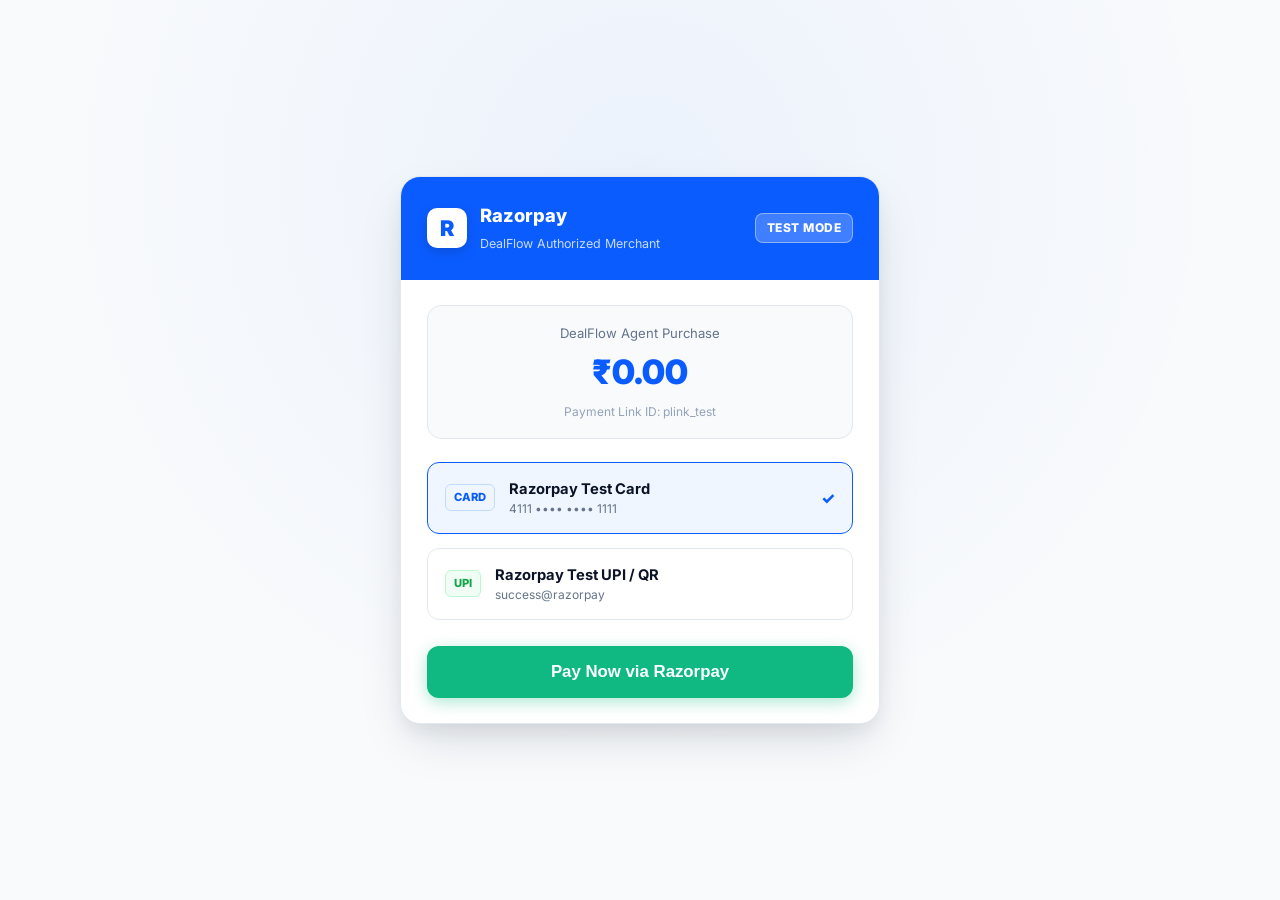
==== commit 0f4e8675: "Refine UI to professional Razorpay enterprise dashboard design and remove emojis except specified ti" ====
--- a/frontend/checkout.html
+++ b/frontend/checkout.html
@@ -192,7 +192,7 @@
       <div class="payment-methods">
         <div class="method-card selected" onclick="selectMethod(this, 'card')">
           <div class="method-info">
-            <span class="method-icon">💳</span>
+            <div style="background: #eff6ff; color: #0b5cff; border: 1px solid #bfdbfe; font-size: 0.7rem; font-weight: 800; padding: 0.25rem 0.5rem; border-radius: 6px;">CARD</div>
             <div>
               <div class="method-name">Razorpay Test Card</div>
               <div style="font-size: 0.75rem; color: #64748b;">4111 •••• •••• 1111</div>
@@ -203,7 +203,7 @@
 
         <div class="method-card" onclick="selectMethod(this, 'upi')">
           <div class="method-info">
-            <span class="method-icon">📱</span>
+            <div style="background: #f0fdf4; color: #16a34a; border: 1px solid #bbf7d0; font-size: 0.7rem; font-weight: 800; padding: 0.25rem 0.5rem; border-radius: 6px;">UPI</div>
             <div>
               <div class="method-name">Razorpay Test UPI / QR</div>
               <div style="font-size: 0.75rem; color: #64748b;">success@razorpay</div>
--- a/frontend/styles.css
+++ b/frontend/styles.css
@@ -1,5 +1,5 @@
-/* Razorpay Official Light Mode Design System - razorpay.com Exact Theme */
-@import url('https://fonts.googleapis.com/css2?family=Inter:wght@300;400;500;600;700;800;900&family=JetBrains+Mono:wght@400;600;700&display=swap');
+/* Razorpay Official Corporate Design System - Authentic Enterprise Theme */
+@import url('https://fonts.googleapis.com/css2?family=Inter:wght@400;500;600;700;800&family=JetBrains+Mono:wght@400;500;600&display=swap');
 
 :root {
   --rzp-bg-body: #f8fafc;
@@ -9,15 +9,15 @@
   --rzp-blue-hover: #0047cc;
   --rzp-blue-light: #eff6ff;
   --rzp-blue-border: #bfdbfe;
-  --rzp-navy-heading: #0b1426;
+  --rzp-navy-heading: #0f172a;
   --rzp-text-body: #334155;
   --rzp-text-muted: #64748b;
-  --rzp-green: #10b981;
-  --rzp-amber: #f59e0b;
-  --rzp-rose: #ef4444;
+  --rzp-green: #16a34a;
+  --rzp-amber: #d97706;
+  --rzp-rose: #dc2626;
   --rzp-border: #e2e8f0;
-  --rzp-shadow: 0 4px 20px -2px rgba(11, 20, 38, 0.08), 0 2px 6px -1px rgba(11, 20, 38, 0.04);
-  --rzp-shadow-hover: 0 12px 30px -4px rgba(11, 20, 38, 0.12), 0 4px 12px -2px rgba(11, 20, 38, 0.06);
+  --rzp-shadow: 0 1px 3px 0 rgba(0, 0, 0, 0.05), 0 1px 2px -1px rgba(0, 0, 0, 0.05);
+  --rzp-shadow-hover: 0 4px 6px -1px rgba(0, 0, 0, 0.05), 0 2px 4px -2px rgba(0, 0, 0, 0.05);
   --font-sans: 'Inter', system-ui, -apple-system, BlinkMacSystemFont, 'Segoe UI', Roboto, sans-serif;
   --font-mono: 'JetBrains Mono', 'Fira Code', Consolas, monospace;
 }
@@ -30,9 +30,6 @@
 
 body {
   background-color: var(--rzp-bg-body);
-  background-image: 
-    radial-gradient(circle at 10% 10%, rgba(11, 92, 255, 0.04) 0px, transparent 40%),
-    radial-gradient(circle at 90% 90%, rgba(11, 92, 255, 0.03) 0px, transparent 40%);
   color: var(--rzp-text-body);
   font-family: var(--font-sans);
   min-height: 100vh;
@@ -40,48 +37,47 @@
 }
 
 .container {
-  max-width: 1400px;
+  max-width: 1360px;
   margin: 0 auto;
   padding: 1.5rem 2rem;
 }
 
-/* Header - Razorpay Official Light Header */
+/* Header - Razorpay Corporate Header */
 header {
   display: flex;
   justify-content: space-between;
   align-items: center;
-  padding: 1.1rem 1.8rem;
+  padding: 1rem 1.5rem;
   background: #ffffff;
   border: 1px solid var(--rzp-border);
-  border-radius: 16px;
-  margin-bottom: 2rem;
+  border-radius: 12px;
+  margin-bottom: 1.5rem;
   box-shadow: var(--rzp-shadow);
 }
 
 .logo-area {
   display: flex;
   align-items: center;
-  gap: 1rem;
+  gap: 0.85rem;
 }
 
 .logo-icon {
-  width: 44px;
-  height: 44px;
+  width: 38px;
+  height: 38px;
   background: var(--rzp-blue-primary);
-  border-radius: 12px;
+  border-radius: 8px;
   display: flex;
   align-items: center;
   justify-content: center;
-  font-weight: 900;
+  font-weight: 800;
+  font-size: 1.25rem;
+  color: #ffffff;
+}
+
+.logo-title h1 {
   font-size: 1.4rem;
-  color: #ffffff;
-  box-shadow: 0 4px 14px rgba(11, 92, 255, 0.35);
-}
-
-.logo-title h1 {
-  font-size: 1.6rem;
-  font-weight: 800;
-  letter-spacing: -0.5px;
+  font-weight: 700;
+  letter-spacing: -0.3px;
   color: var(--rzp-navy-heading);
 }
 
@@ -93,77 +89,56 @@
 .header-badges {
   display: flex;
   align-items: center;
-  gap: 0.85rem;
+  gap: 0.75rem;
 }
 
 .badge {
-  padding: 0.45rem 0.95rem;
-  border-radius: 9999px;
-  font-size: 0.8rem;
+  padding: 0.35rem 0.85rem;
+  border-radius: 6px;
+  font-size: 0.78rem;
   font-weight: 600;
   display: inline-flex;
   align-items: center;
-  gap: 0.45rem;
+  gap: 0.4rem;
 }
 
 .badge-rzp {
   background: var(--rzp-blue-light);
-  color: var(--rzp-blue-primary);
+  color: #1d4ed8;
   border: 1px solid var(--rzp-blue-border);
 }
 
-.badge-live {
-  background: #ecfdf5;
-  color: #047857;
-  border: 1px solid #a7f3d0;
-}
-
-.pulse-dot {
-  width: 9px;
-  height: 9px;
-  background-color: #10b981;
-  border-radius: 50%;
-  box-shadow: 0 0 8px #10b981;
-  animation: pulse 1.8s infinite;
-}
-
-@keyframes pulse {
-  0% { opacity: 0.5; transform: scale(0.95); }
-  50% { opacity: 1; transform: scale(1.2); }
-  100% { opacity: 0.5; transform: scale(0.95); }
-}
-
-/* Nav Tabs */
+/* Segmented Control Nav Tabs */
 .nav-tabs {
   display: flex;
-  gap: 0.75rem;
+  gap: 0.35rem;
   margin-bottom: 1.5rem;
+  background: #e2e8f0;
+  padding: 0.25rem;
+  border-radius: 9px;
+  width: fit-content;
 }
 
 .tab-btn {
-  background: #ffffff;
-  border: 1px solid var(--rzp-border);
+  background: transparent;
+  border: none;
   color: var(--rzp-text-muted);
-  padding: 0.7rem 1.4rem;
-  border-radius: 12px;
+  padding: 0.55rem 1.25rem;
+  border-radius: 7px;
   cursor: pointer;
-  font-size: 0.92rem;
-  font-weight: 600;
-  transition: all 0.2s ease;
-  box-shadow: 0 1px 3px rgba(0, 0, 0, 0.05);
+  font-size: 0.88rem;
+  font-weight: 600;
+  transition: all 0.15s ease;
 }
 
 .tab-btn:hover {
   color: var(--rzp-navy-heading);
-  background: var(--rzp-bg-subtle);
-  border-color: #cbd5e1;
 }
 
 .tab-btn.active {
-  color: #ffffff;
-  background: var(--rzp-blue-primary);
-  border-color: var(--rzp-blue-primary);
-  box-shadow: 0 4px 14px rgba(11, 92, 255, 0.35);
+  color: var(--rzp-navy-heading);
+  background: #ffffff;
+  box-shadow: 0 1px 3px rgba(0, 0, 0, 0.08);
 }
 
 /* Layout Grid */
@@ -180,14 +155,14 @@
   }
 }
 
-/* White Razorpay Card */
+/* Enterprise White Card */
 .glass-card {
   background: #ffffff;
   border: 1px solid var(--rzp-border);
-  border-radius: 18px;
-  padding: 1.6rem;
+  border-radius: 12px;
+  padding: 1.4rem;
   box-shadow: var(--rzp-shadow);
-  transition: all 0.25s ease;
+  transition: all 0.2s ease;
 }
 
 .glass-card:hover {
@@ -199,15 +174,15 @@
   display: flex;
   justify-content: space-between;
   align-items: center;
-  margin-bottom: 1.35rem;
+  margin-bottom: 1.2rem;
 }
 
 .card-title {
-  font-size: 1.18rem;
-  font-weight: 700;
-  display: flex;
-  align-items: center;
-  gap: 0.6rem;
+  font-size: 1.05rem;
+  font-weight: 700;
+  display: flex;
+  align-items: center;
+  gap: 0.5rem;
   color: var(--rzp-navy-heading);
 }
 
@@ -215,58 +190,64 @@
 .agent-flow-graph {
   display: grid;
   grid-template-columns: repeat(6, 1fr);
-  gap: 0.6rem;
-  background: var(--rzp-bg-subtle);
+  gap: 0.5rem;
+  background: var(--rzp-bg-body);
   border: 1px solid var(--rzp-border);
-  border-radius: 14px;
-  padding: 1.1rem 0.6rem;
-  margin-bottom: 1.5rem;
+  border-radius: 10px;
+  padding: 0.85rem;
+  margin-top: 0.5rem;
 }
 
 .agent-node {
   background: #ffffff;
   border: 1px solid var(--rzp-border);
-  border-radius: 12px;
-  padding: 0.85rem 0.5rem;
+  border-radius: 8px;
+  padding: 0.75rem 0.4rem;
   text-align: center;
-  transition: all 0.25s ease;
-  box-shadow: 0 1px 3px rgba(0, 0, 0, 0.04);
+  transition: all 0.2s ease;
 }
 
 .agent-node .node-role {
-  font-size: 0.68rem;
+  font-size: 0.65rem;
   color: var(--rzp-text-muted);
   text-transform: uppercase;
-  letter-spacing: 0.5px;
+  letter-spacing: 0.04em;
   font-weight: 600;
 }
 
 .agent-node .node-name {
-  font-size: 0.88rem;
-  font-weight: 800;
-  margin-top: 0.25rem;
+  font-size: 0.85rem;
+  font-weight: 700;
+  margin-top: 0.2rem;
   color: var(--rzp-navy-heading);
 }
 
 .agent-node.active {
-  border-color: var(--rzp-blue-primary);
-  background: var(--rzp-blue-light);
-  box-shadow: 0 4px 12px rgba(11, 92, 255, 0.25);
-  transform: translateY(-2px);
+  border-color: #2563eb;
+  background: #eff6ff;
+  box-shadow: 0 1px 4px rgba(37, 99, 235, 0.12);
 }
 
 .agent-node.active .node-name {
-  color: var(--rzp-blue-primary);
+  color: #1d4ed8;
 }
 
 .agent-node.done {
-  border-color: var(--rzp-green);
-  background: #ecfdf5;
+  border-color: #16a34a;
+  background: #f0fdf4;
+}
+
+.agent-node.done .node-name {
+  color: #15803d;
 }
 
 .agent-node.vetoed {
-  border-color: var(--rzp-rose);
+  border-color: #dc2626;
   background: #fef2f2;
+}
+
+.agent-node.vetoed .node-name {
+  color: #b91c1c;
 }
 
 /* Prompt Form */
@@ -276,123 +257,107 @@
 
 .prompt-area label {
   display: block;
-  font-size: 0.88rem;
-  font-weight: 600;
-  color: var(--rzp-navy-heading);
-  margin-bottom: 0.55rem;
+  font-size: 0.85rem;
+  font-weight: 600;
+  color: var(--rzp-navy-heading);
+  margin-bottom: 0.45rem;
 }
 
 .input-group {
   display: flex;
-  gap: 0.85rem;
+  gap: 0.75rem;
 }
 
 .prompt-input {
   flex: 1;
   background: #ffffff;
-  border: 1px solid var(--rzp-border);
-  border-radius: 12px;
-  padding: 0.85rem 1.1rem;
-  color: var(--rzp-navy-heading);
-  font-size: 0.98rem;
+  border: 1px solid #cbd5e1;
+  border-radius: 8px;
+  padding: 0.75rem 1rem;
+  color: var(--rzp-navy-heading);
+  font-size: 0.92rem;
   outline: none;
-  transition: all 0.2s ease;
-  box-shadow: 0 1px 3px rgba(0, 0, 0, 0.03);
+  transition: all 0.15s ease;
 }
 
 .prompt-input:focus {
-  border-color: var(--rzp-blue-primary);
-  box-shadow: 0 0 0 3px rgba(11, 92, 255, 0.15);
+  border-color: #2563eb;
+  box-shadow: 0 0 0 3px rgba(37, 99, 235, 0.12);
 }
 
 .btn-primary {
   background: var(--rzp-blue-primary);
-  border: none;
+  border: 1px solid var(--rzp-blue-hover);
   color: #ffffff;
-  padding: 0.85rem 1.6rem;
-  border-radius: 12px;
-  font-weight: 700;
-  font-size: 0.95rem;
+  padding: 0.75rem 1.4rem;
+  border-radius: 8px;
+  font-weight: 600;
+  font-size: 0.9rem;
   cursor: pointer;
-  transition: all 0.2s ease;
+  transition: background 0.15s ease;
   display: flex;
   align-items: center;
   gap: 0.5rem;
-  box-shadow: 0 4px 14px rgba(11, 92, 255, 0.35);
+  box-shadow: 0 1px 2px 0 rgba(0, 0, 0, 0.05);
 }
 
 .btn-primary:hover {
   background: var(--rzp-blue-hover);
-  box-shadow: 0 6px 20px rgba(11, 92, 255, 0.45);
-  transform: translateY(-1px);
 }
 
 .btn-primary:disabled {
-  opacity: 0.5;
+  opacity: 0.6;
   cursor: not-allowed;
 }
 
-/* Log Console */
+/* Log Console - Clean Developer Audit Trace */
 .log-console {
   background: #0f172a;
   border: 1px solid #1e293b;
-  border-radius: 14px;
-  padding: 1.1rem;
+  border-radius: 10px;
+  padding: 1rem;
   font-family: var(--font-mono);
-  font-size: 0.84rem;
-  height: 440px;
+  font-size: 0.82rem;
+  height: 420px;
   overflow-y: auto;
   display: flex;
   flex-direction: column;
-  gap: 0.75rem;
+  gap: 0.6rem;
 }
 
 .log-entry {
-  padding: 0.6rem 0.85rem;
-  border-radius: 8px;
-  background: rgba(255, 255, 255, 0.03);
-  border-left: 3.5px solid var(--rzp-blue-primary);
+  padding: 0.55rem 0.75rem;
+  border-radius: 6px;
+  background: #1e293b;
+  border: 1px solid #334155;
   line-height: 1.45;
 }
 
-.log-entry.SCOUT { border-left-color: #38bdf8; }
-.log-entry.VENDOR { border-left-color: #60a5fa; }
-.log-entry.JUDGE { border-left-color: var(--rzp-amber); }
-.log-entry.WARDEN { border-left-color: #a5b4fc; }
-.log-entry.TELLER { border-left-color: var(--rzp-green); }
-.log-entry.SCRIBE { border-left-color: #c084fc; }
-.log-entry.SYSTEM { border-left-color: var(--rzp-text-muted); }
-
 .log-header {
   display: flex;
   justify-content: space-between;
-  font-size: 0.76rem;
+  font-size: 0.74rem;
   color: #94a3b8;
-  margin-bottom: 0.25rem;
+  margin-bottom: 0.2rem;
 }
 
 .log-agent {
-  font-weight: 700;
-}
-
-.log-entry.SCOUT .log-agent { color: #38bdf8; }
-.log-entry.VENDOR .log-agent { color: #60a5fa; }
-.log-entry.JUDGE .log-agent { color: #f59e0b; }
-.log-entry.WARDEN .log-agent { color: #a5b4fc; }
-.log-entry.TELLER .log-agent { color: #34d399; }
+  font-weight: 600;
+  color: #38bdf8;
+}
 
 .log-msg {
-  color: #f8fafc;
+  color: #f1f5f9;
 }
 
 /* Result Offer Card */
 .offer-card {
   background: #ffffff;
-  border: 1px solid var(--rzp-blue-border);
-  border-radius: 14px;
-  padding: 1.4rem;
+  border: 1px solid #bfdbfe;
+  border-radius: 10px;
+  padding: 1.25rem;
   margin-top: 1rem;
-  box-shadow: 0 4px 16px rgba(11, 92, 255, 0.1);
+  box-shadow: 0 1px 3px rgba(0, 0, 0, 0.05);
 }
 
 .offer-header {
@@ -400,45 +365,45 @@
   justify-content: space-between;
   align-items: center;
   border-bottom: 1px solid var(--rzp-border);
-  padding-bottom: 0.85rem;
-  margin-bottom: 0.85rem;
+  padding-bottom: 0.75rem;
+  margin-bottom: 0.75rem;
 }
 
 .product-row {
   display: flex;
   justify-content: space-between;
   align-items: center;
-  margin-bottom: 0.55rem;
+  margin-bottom: 0.5rem;
 }
 
 .product-name {
-  font-size: 0.98rem;
-  font-weight: 700;
+  font-size: 0.92rem;
+  font-weight: 600;
   color: var(--rzp-navy-heading);
 }
 
 .product-price {
-  font-weight: 700;
+  font-weight: 600;
   color: var(--rzp-blue-primary);
 }
 
 .upsell-box {
   background: var(--rzp-blue-light);
   border: 1px dashed var(--rzp-blue-border);
-  border-radius: 10px;
-  padding: 0.85rem;
-  margin: 0.85rem 0;
+  border-radius: 8px;
+  padding: 0.75rem;
+  margin: 0.75rem 0;
 }
 
 .upsell-tag {
-  font-size: 0.72rem;
+  font-size: 0.68rem;
   background: var(--rzp-blue-primary);
   color: #ffffff;
-  font-weight: 800;
-  padding: 0.18rem 0.5rem;
-  border-radius: 5px;
+  font-weight: 700;
+  padding: 0.15rem 0.45rem;
+  border-radius: 4px;
   text-transform: uppercase;
-  margin-bottom: 0.35rem;
+  margin-bottom: 0.3rem;
   display: inline-block;
 }
 
@@ -446,17 +411,17 @@
   display: flex;
   justify-content: space-between;
   align-items: center;
-  font-size: 1.2rem;
-  font-weight: 800;
-  margin-top: 1.1rem;
-  padding-top: 0.85rem;
+  font-size: 1.1rem;
+  font-weight: 700;
+  margin-top: 1rem;
+  padding-top: 0.75rem;
   border-top: 1px solid var(--rzp-border);
   color: var(--rzp-navy-heading);
 }
 
 .total-amount {
   color: var(--rzp-blue-primary);
-  font-size: 1.4rem;
+  font-size: 1.25rem;
 }
 
 .pay-btn {
@@ -465,29 +430,27 @@
   text-align: center;
   background: var(--rzp-blue-primary);
   color: #ffffff;
-  font-weight: 800;
-  font-size: 1.05rem;
-  padding: 0.95rem;
-  border-radius: 12px;
+  font-weight: 700;
+  font-size: 0.95rem;
+  padding: 0.85rem;
+  border-radius: 8px;
   text-decoration: none;
-  margin-top: 1.2rem;
-  box-shadow: 0 4px 16px rgba(11, 92, 255, 0.35);
-  transition: all 0.25s ease;
+  margin-top: 1rem;
+  box-shadow: 0 1px 2px rgba(0, 0, 0, 0.05);
+  transition: background 0.15s ease;
 }
 
 .pay-btn:hover {
   background: var(--rzp-blue-hover);
-  box-shadow: 0 6px 22px rgba(11, 92, 255, 0.5);
-  transform: translateY(-1px);
 }
 
 .alert-fallback {
   background: #fef2f2;
   border: 1px solid #fecdd3;
-  border-radius: 12px;
-  padding: 1.1rem;
+  border-radius: 8px;
+  padding: 1rem;
   color: #991b1b;
-  font-size: 0.9rem;
+  font-size: 0.88rem;
   margin-top: 1rem;
 }
 
@@ -495,36 +458,36 @@
 .history-table {
   width: 100%;
   border-collapse: collapse;
-  margin-top: 1rem;
+  margin-top: 0.75rem;
 }
 
 .history-table th, .history-table td {
-  padding: 0.85rem 1.1rem;
+  padding: 0.75rem 1rem;
   text-align: left;
   border-bottom: 1px solid var(--rzp-border);
-  font-size: 0.88rem;
+  font-size: 0.85rem;
 }
 
 .history-table th {
   color: var(--rzp-text-muted);
   font-weight: 600;
+  background: var(--rzp-bg-body);
 }
 
 .chip-btn {
   background: #ffffff;
   border: 1px solid var(--rzp-border);
   color: var(--rzp-text-body);
-  padding: 0.4rem 0.85rem;
-  border-radius: 8px;
-  font-size: 0.82rem;
+  padding: 0.3rem 0.75rem;
+  border-radius: 6px;
+  font-size: 0.78rem;
   cursor: pointer;
-  transition: all 0.2s ease;
+  transition: all 0.15s ease;
 }
 
 .chip-btn:hover {
   background: var(--rzp-bg-subtle);
-  border-color: var(--rzp-blue-primary);
-  color: var(--rzp-blue-primary);
+  border-color: #cbd5e1;
 }
 
 .hidden {
